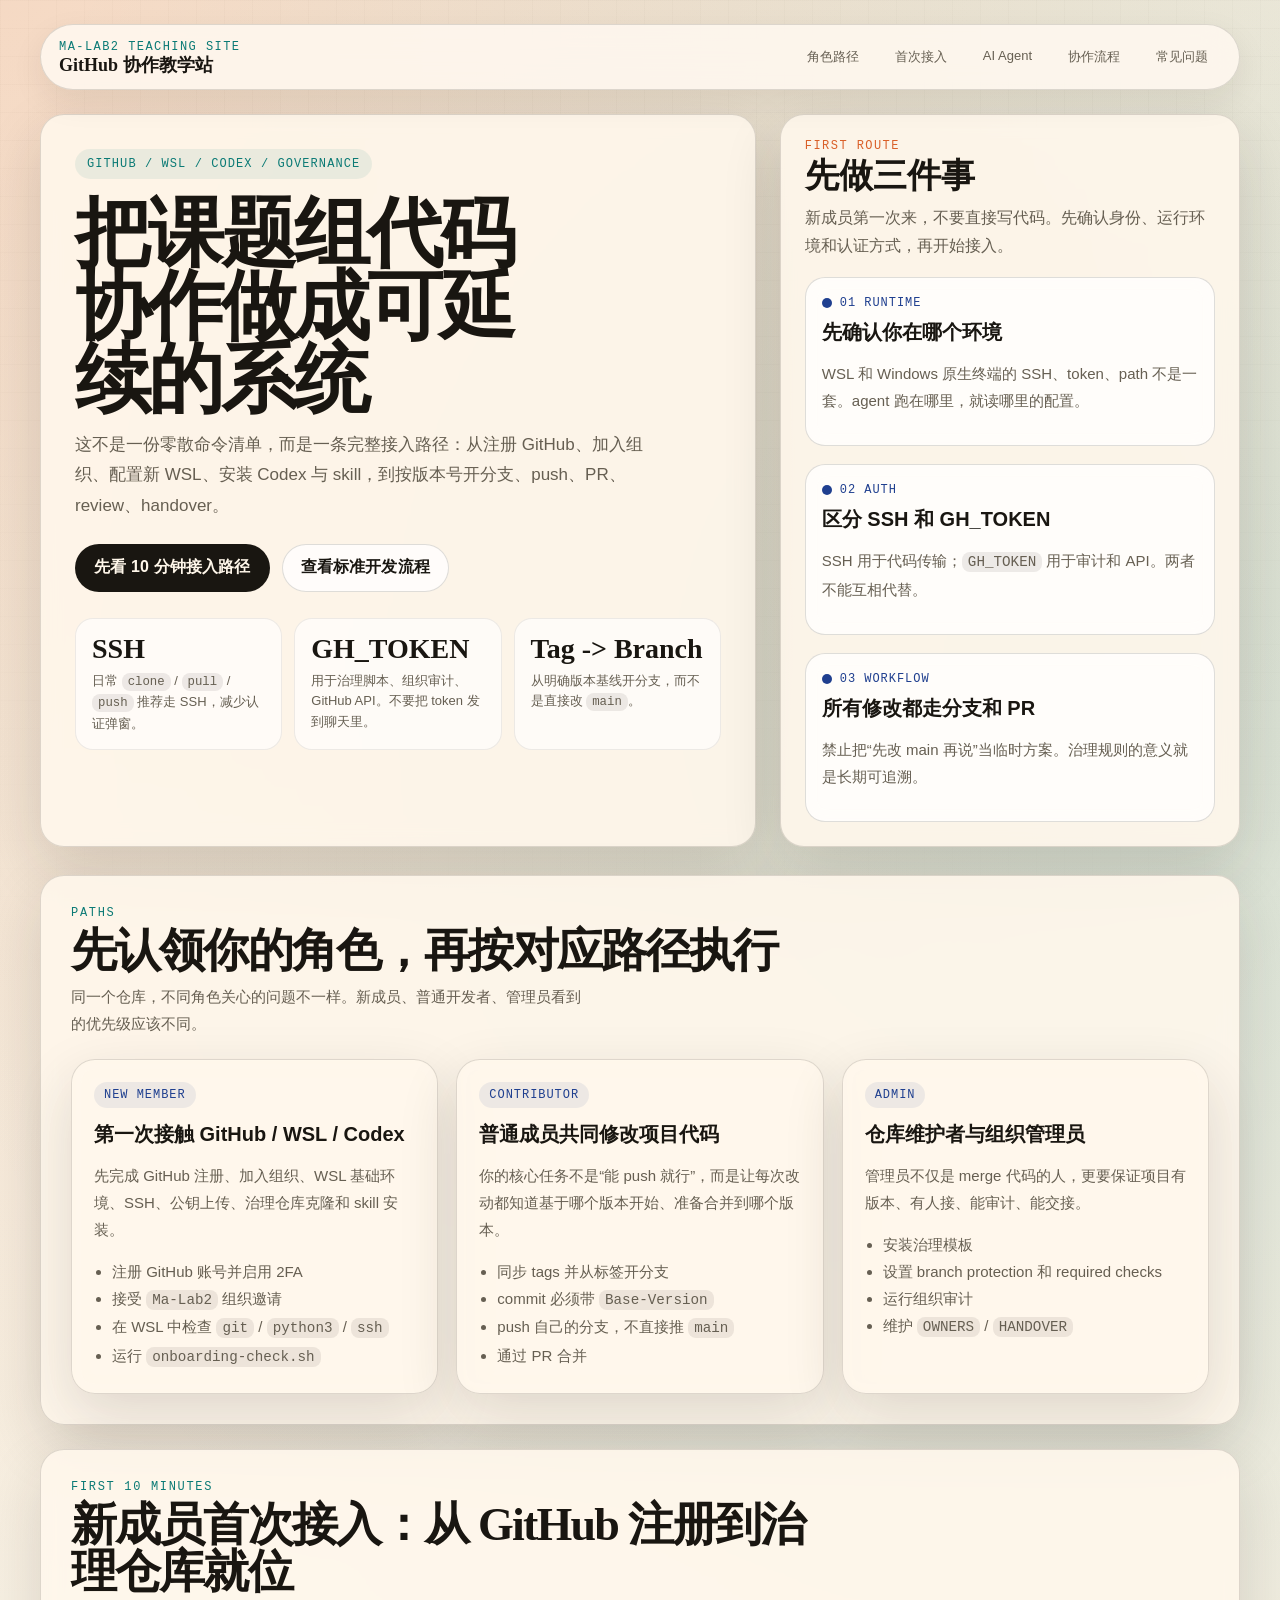
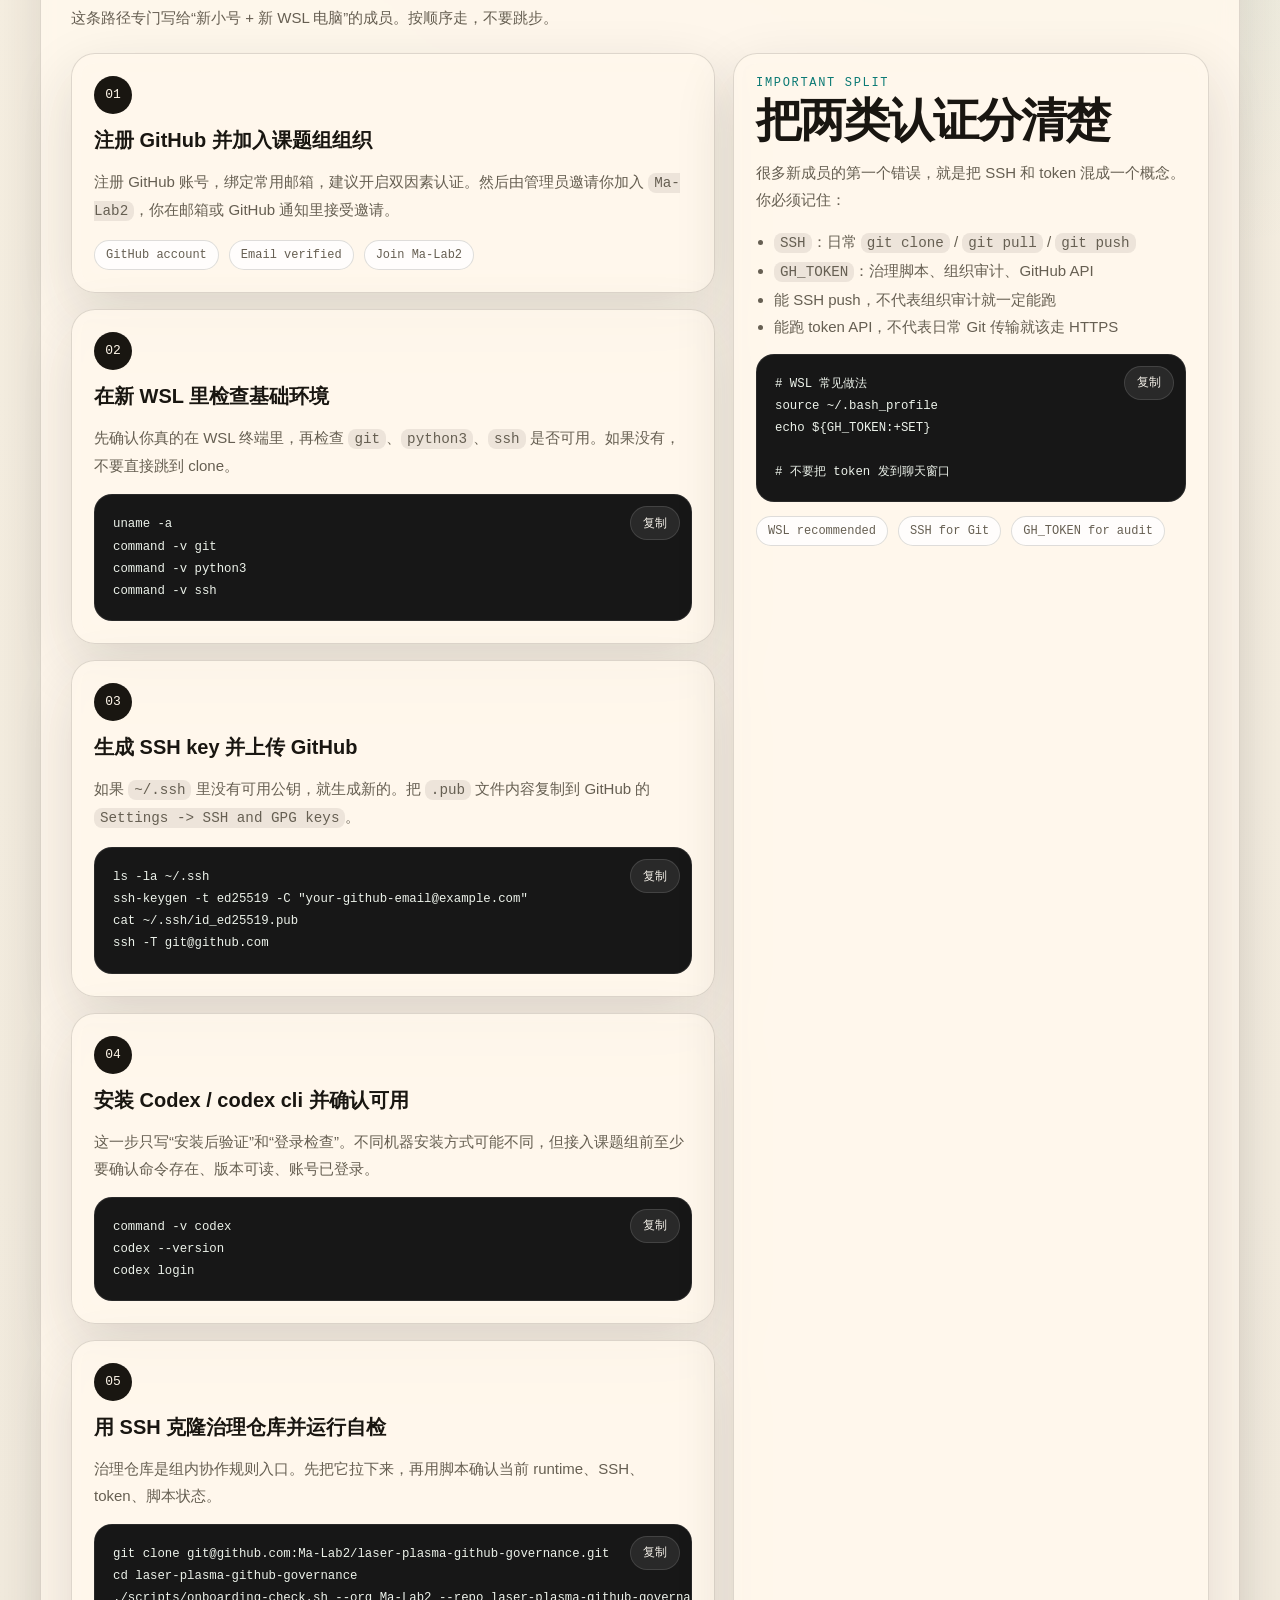
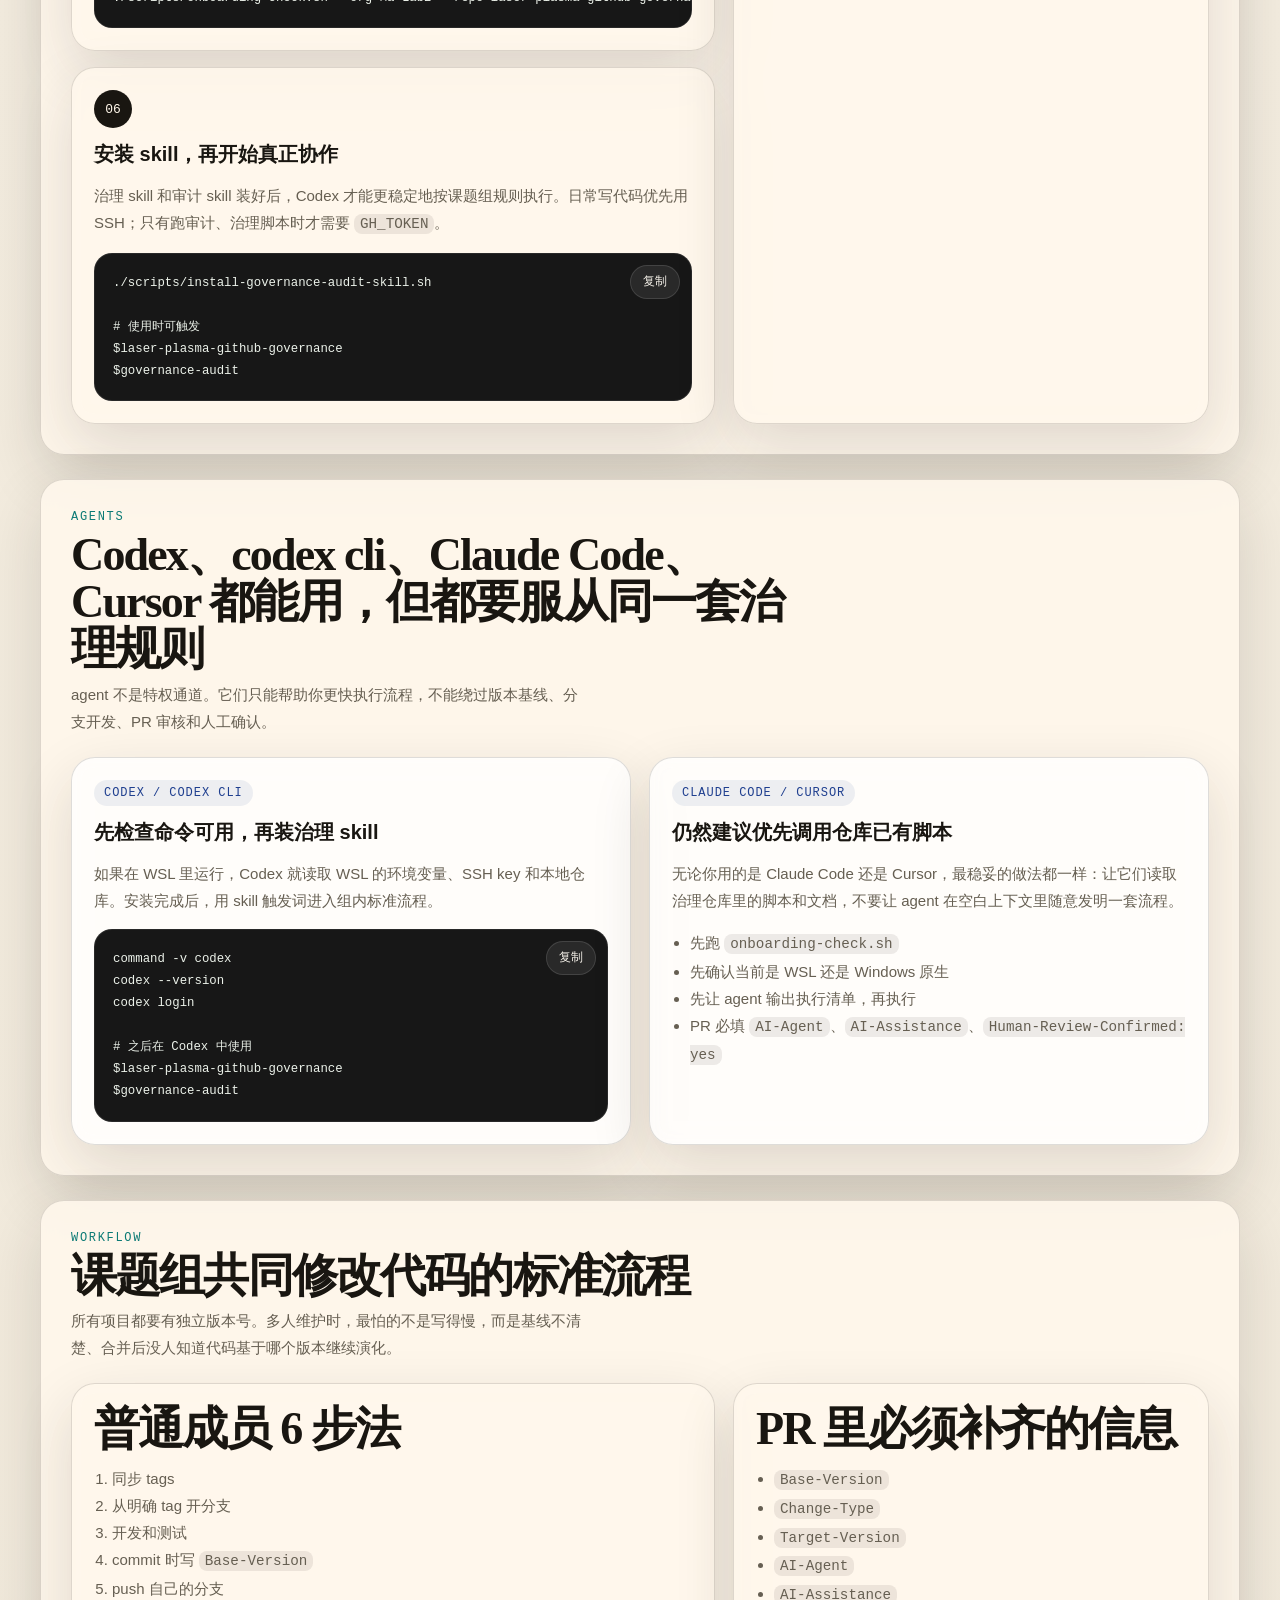
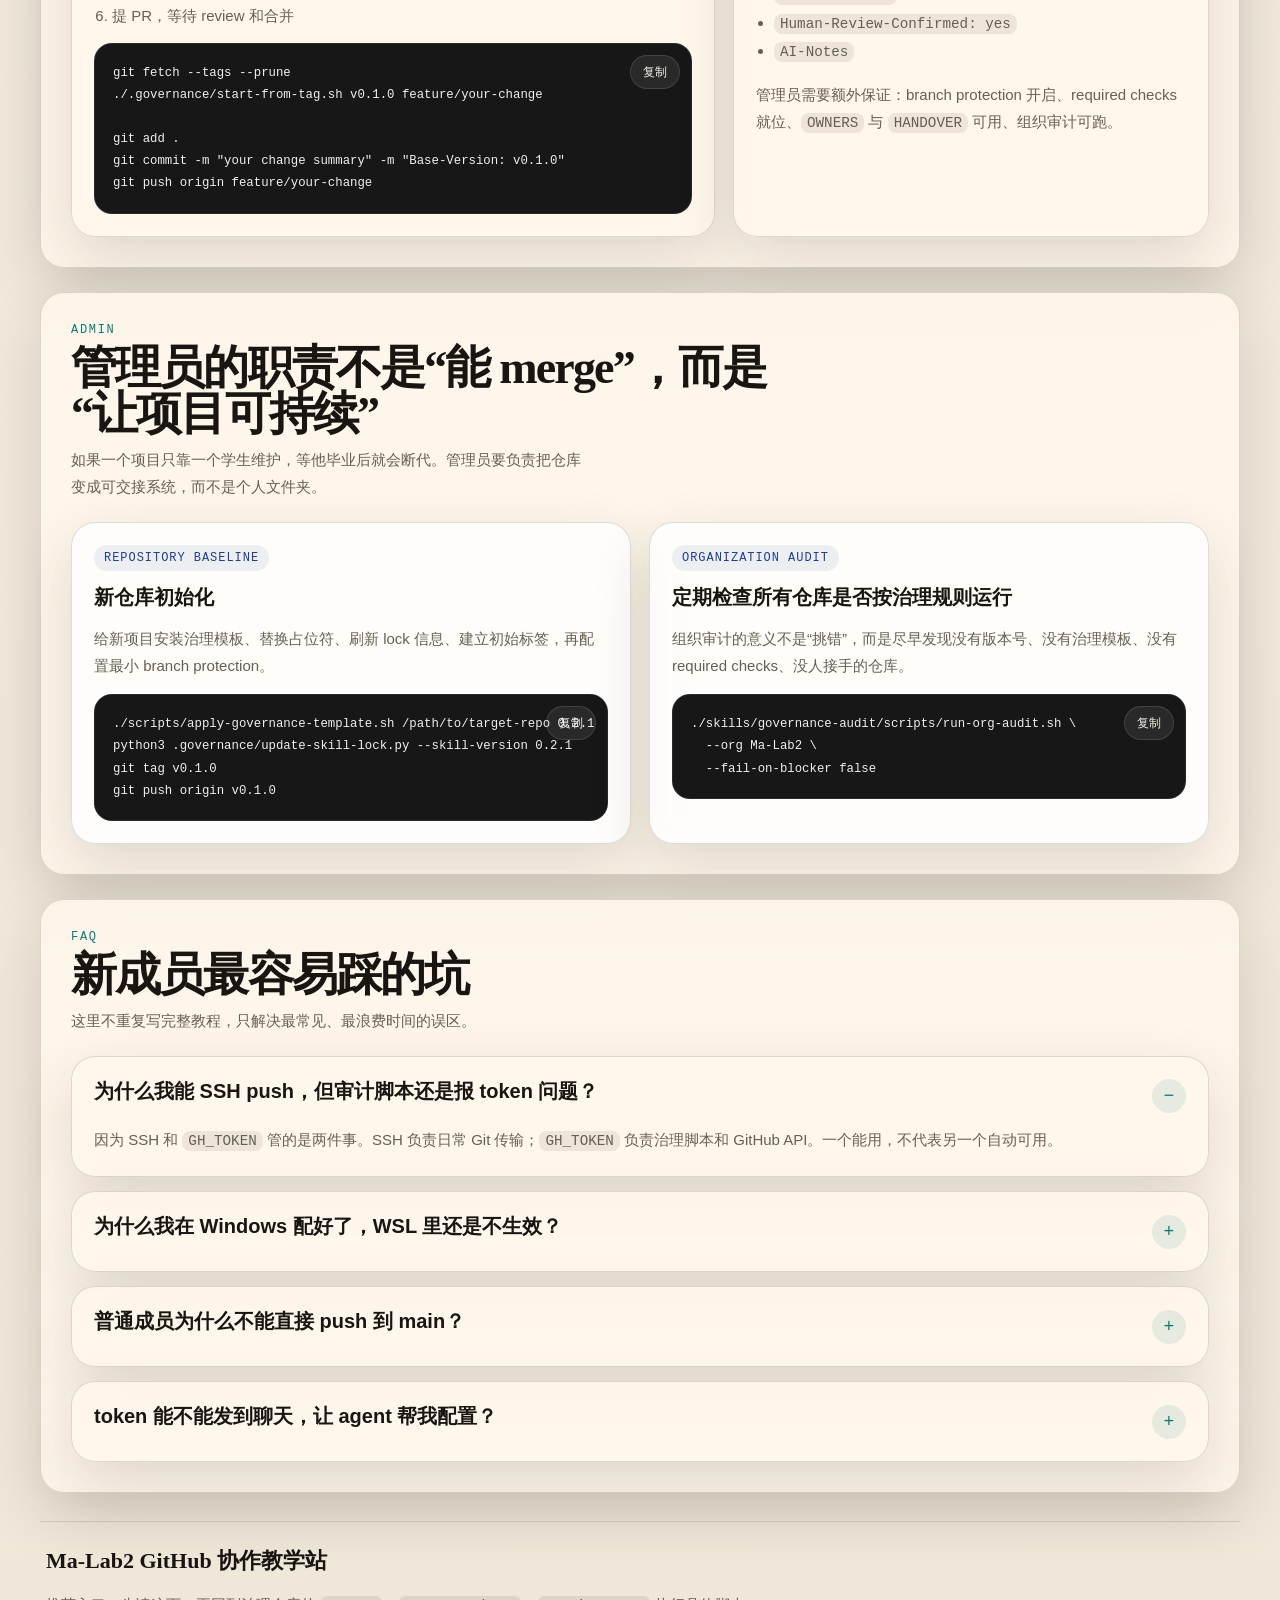
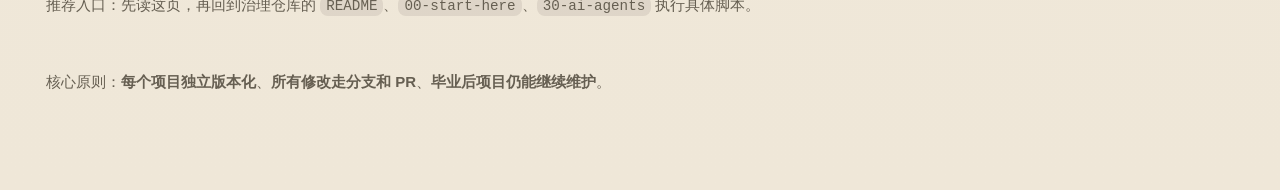
==== docs/site/index.html @ 5d2fe09a "Add teaching website for onboarding and AI setup" ====
<!DOCTYPE html>
<html lang="zh-CN">
<head>
  <meta charset="UTF-8">
  <meta name="viewport" content="width=device-width, initial-scale=1.0">
  <title>Ma-Lab2 GitHub 协作教学站</title>
  <meta name="description" content="Ma-Lab2 课题组 GitHub 协作教学站：GitHub 注册、WSL 准备、SSH、Codex、治理 skill、分支开发与 PR 流程。">
  <style>
    :root {
      --bg: #f4efe4;
      --panel: rgba(255, 248, 236, 0.88);
      --panel-strong: #fff8ea;
      --ink: #191611;
      --muted: #665f52;
      --accent: #d95f28;
      --accent-2: #0b7a75;
      --accent-3: #1f3f8f;
      --line: rgba(25, 22, 17, 0.14);
      --shadow: 0 22px 60px rgba(34, 27, 18, 0.14);
      --radius: 24px;
      --radius-sm: 16px;
      --mono: "IBM Plex Mono", "SFMono-Regular", Consolas, "Liberation Mono", monospace;
      --serif: "Iowan Old Style", "Palatino Linotype", "Book Antiqua", Palatino, Georgia, serif;
      --sans: "Aptos", "Segoe UI Variable", "Segoe UI", "PingFang SC", "Microsoft YaHei", sans-serif;
    }

    * { box-sizing: border-box; }
    html { scroll-behavior: smooth; }
    body {
      margin: 0;
      font-family: var(--sans);
      color: var(--ink);
      background:
        radial-gradient(circle at top left, rgba(217, 95, 40, 0.18), transparent 24%),
        radial-gradient(circle at 85% 10%, rgba(11, 122, 117, 0.16), transparent 20%),
        linear-gradient(180deg, #fbf4e6 0%, #f3ecdf 48%, #efe7d8 100%);
      min-height: 100vh;
    }

    body::before {
      content: "";
      position: fixed;
      inset: 0;
      pointer-events: none;
      background-image:
        linear-gradient(rgba(25, 22, 17, 0.028) 1px, transparent 1px),
        linear-gradient(90deg, rgba(25, 22, 17, 0.028) 1px, transparent 1px);
      background-size: 28px 28px;
      mask-image: linear-gradient(180deg, rgba(0,0,0,0.58), rgba(0,0,0,0.12));
    }

    a { color: inherit; }

    .shell {
      width: min(1200px, calc(100vw - 32px));
      margin: 0 auto;
      padding: 24px 0 80px;
      position: relative;
      z-index: 1;
    }

    .topbar {
      position: sticky;
      top: 14px;
      z-index: 20;
      display: flex;
      align-items: center;
      justify-content: space-between;
      gap: 18px;
      padding: 14px 18px;
      margin-bottom: 24px;
      border: 1px solid var(--line);
      border-radius: 999px;
      background: rgba(255, 249, 240, 0.86);
      backdrop-filter: blur(16px);
      box-shadow: 0 12px 32px rgba(37, 28, 19, 0.08);
    }

    .brand {
      display: flex;
      flex-direction: column;
      gap: 2px;
      min-width: 0;
    }

    .brand-kicker {
      font-family: var(--mono);
      font-size: 12px;
      letter-spacing: 0.12em;
      text-transform: uppercase;
      color: var(--accent-2);
    }

    .brand-title {
      font-family: var(--serif);
      font-size: 18px;
      font-weight: 700;
      line-height: 1;
    }

    .nav {
      display: flex;
      flex-wrap: wrap;
      justify-content: flex-end;
      gap: 10px;
      font-size: 13px;
    }

    .nav a {
      text-decoration: none;
      padding: 8px 12px;
      border-radius: 999px;
      border: 1px solid transparent;
      color: var(--muted);
      transition: 180ms ease;
    }

    .nav a:hover {
      border-color: var(--line);
      color: var(--ink);
      background: rgba(255,255,255,0.7);
    }

    .hero {
      display: grid;
      grid-template-columns: minmax(0, 1.4fr) minmax(320px, 0.9fr);
      gap: 24px;
      align-items: stretch;
      margin-bottom: 28px;
    }

    .hero-main,
    .hero-side,
    .panel,
    .code-panel,
    .faq-item,
    .timeline-card,
    .quick-card,
    .route-card,
    .check-card {
      border: 1px solid var(--line);
      border-radius: var(--radius);
      background: var(--panel);
      backdrop-filter: blur(10px);
      box-shadow: var(--shadow);
    }

    .hero-main {
      padding: 34px;
      position: relative;
      overflow: hidden;
    }

    .hero-main::after {
      content: "COLLABORATION / VERSION / HANDOVER";
      position: absolute;
      right: -28px;
      top: 26px;
      font-family: var(--mono);
      font-size: 11px;
      letter-spacing: 0.28em;
      color: rgba(25, 22, 17, 0.18);
      transform: rotate(90deg);
      transform-origin: top right;
    }

    .eyebrow {
      display: inline-flex;
      align-items: center;
      gap: 10px;
      padding: 8px 12px;
      border-radius: 999px;
      background: rgba(11, 122, 117, 0.08);
      color: var(--accent-2);
      font-family: var(--mono);
      font-size: 12px;
      letter-spacing: 0.09em;
      text-transform: uppercase;
    }

    .hero h1 {
      margin: 18px 0 14px;
      font-family: var(--serif);
      font-size: clamp(40px, 6vw, 76px);
      line-height: 0.96;
      letter-spacing: -0.04em;
      max-width: 12ch;
    }

    .hero-lead {
      margin: 0 0 22px;
      max-width: 62ch;
      font-size: 17px;
      line-height: 1.8;
      color: var(--muted);
    }

    .hero-actions {
      display: flex;
      flex-wrap: wrap;
      gap: 12px;
      margin-bottom: 22px;
    }

    .button {
      display: inline-flex;
      align-items: center;
      justify-content: center;
      gap: 10px;
      min-height: 48px;
      padding: 0 18px;
      border-radius: 999px;
      text-decoration: none;
      font-weight: 700;
      letter-spacing: 0.01em;
      border: 1px solid transparent;
      transition: transform 180ms ease, box-shadow 180ms ease, background 180ms ease;
    }

    .button:hover {
      transform: translateY(-1px);
      box-shadow: 0 12px 24px rgba(0,0,0,0.08);
    }

    .button-primary {
      background: var(--ink);
      color: #fff7ea;
    }

    .button-secondary {
      background: rgba(255,255,255,0.76);
      border-color: var(--line);
    }

    .hero-points {
      display: grid;
      grid-template-columns: repeat(3, minmax(0, 1fr));
      gap: 12px;
      margin-top: 26px;
    }

    .metric {
      padding: 14px 16px;
      border-radius: 18px;
      background: rgba(255,255,255,0.66);
      border: 1px solid rgba(25,22,17,0.08);
    }

    .metric strong {
      display: block;
      font-family: var(--serif);
      font-size: 28px;
      margin-bottom: 6px;
    }

    .metric span {
      font-size: 13px;
      color: var(--muted);
      line-height: 1.6;
    }

    .hero-side {
      padding: 24px;
      display: flex;
      flex-direction: column;
      gap: 16px;
    }

    .side-kicker {
      font-family: var(--mono);
      font-size: 12px;
      letter-spacing: 0.12em;
      text-transform: uppercase;
      color: var(--accent);
    }

    .check-grid,
    .route-grid,
    .quick-grid,
    .section-grid {
      display: grid;
      gap: 18px;
    }

    .check-card {
      padding: 16px;
      border-radius: 20px;
      background: rgba(255,255,255,0.74);
      box-shadow: none;
    }

    .status {
      display: inline-flex;
      align-items: center;
      gap: 8px;
      font-family: var(--mono);
      font-size: 12px;
      letter-spacing: 0.08em;
      text-transform: uppercase;
      color: var(--accent-3);
      margin-bottom: 10px;
    }

    .status::before {
      content: "";
      width: 10px;
      height: 10px;
      border-radius: 999px;
      background: currentColor;
    }

    .check-card h3,
    .route-card h3,
    .quick-card h3,
    .timeline-card h3,
    .panel h2,
    .code-panel h2,
    .faq-item h3 {
      margin: 0 0 10px;
      font-size: 20px;
      line-height: 1.25;
    }

    .check-card p,
    .route-card p,
    .quick-card p,
    .timeline-card p,
    .panel p,
    .panel li,
    .code-panel p,
    .faq-answer,
    .site-footer p {
      color: var(--muted);
      line-height: 1.8;
      font-size: 15px;
    }

    .section {
      margin-top: 24px;
      padding: 30px;
      position: relative;
    }

    .section-header {
      display: flex;
      flex-wrap: wrap;
      align-items: flex-end;
      justify-content: space-between;
      gap: 16px;
      margin-bottom: 22px;
    }

    .section-title {
      max-width: 740px;
    }

    .section-index {
      font-family: var(--mono);
      font-size: 12px;
      letter-spacing: 0.14em;
      text-transform: uppercase;
      color: var(--accent-2);
      margin-bottom: 8px;
    }

    .section h2 {
      margin: 0 0 8px;
      font-family: var(--serif);
      font-size: clamp(28px, 4vw, 46px);
      line-height: 1.02;
      letter-spacing: -0.04em;
    }

    .section-subtitle {
      max-width: 62ch;
      margin: 0;
      color: var(--muted);
      line-height: 1.8;
      font-size: 16px;
    }

    .route-grid {
      grid-template-columns: repeat(3, minmax(0, 1fr));
    }

    .route-card,
    .quick-card,
    .timeline-card,
    .code-panel,
    .faq-item {
      padding: 22px;
    }

    .route-meta,
    .quick-tag {
      display: inline-block;
      padding: 6px 10px;
      border-radius: 999px;
      background: rgba(31, 63, 143, 0.08);
      color: var(--accent-3);
      font-family: var(--mono);
      font-size: 12px;
      letter-spacing: 0.08em;
      text-transform: uppercase;
      margin-bottom: 14px;
    }

    .route-card ul,
    .panel ul,
    .panel ol {
      margin: 12px 0 0;
      padding-left: 18px;
    }

    .split {
      display: grid;
      grid-template-columns: minmax(0, 1.15fr) minmax(300px, 0.85fr);
      gap: 18px;
    }

    .timeline {
      display: grid;
      gap: 16px;
    }

    .timeline-card {
      position: relative;
      overflow: hidden;
    }

    .timeline-step {
      display: inline-flex;
      align-items: center;
      justify-content: center;
      width: 38px;
      height: 38px;
      border-radius: 50%;
      background: var(--ink);
      color: #fff7ea;
      font-family: var(--mono);
      font-size: 13px;
      margin-bottom: 14px;
    }

    .code-wrap {
      position: relative;
      margin-top: 14px;
    }

    pre {
      margin: 0;
      padding: 18px 18px 18px;
      overflow-x: auto;
      border-radius: 18px;
      background: #171717;
      color: #ecf2ea;
      border: 1px solid rgba(255,255,255,0.08);
      font-family: var(--mono);
      font-size: 13px;
      line-height: 1.7;
    }

    code {
      font-family: var(--mono);
      font-size: 0.95em;
      background: rgba(25, 22, 17, 0.08);
      padding: 2px 6px;
      border-radius: 8px;
    }

    pre code {
      background: none;
      padding: 0;
      border-radius: 0;
    }

    .copy-button {
      position: absolute;
      top: 12px;
      right: 12px;
      border: 1px solid rgba(255,255,255,0.12);
      background: rgba(255,255,255,0.08);
      color: #f4f0e8;
      border-radius: 999px;
      min-height: 34px;
      padding: 0 12px;
      font-family: var(--mono);
      font-size: 12px;
      cursor: pointer;
    }

    .quick-grid {
      grid-template-columns: repeat(2, minmax(0, 1fr));
    }

    .quick-card {
      background: rgba(255, 255, 255, 0.76);
    }

    .badge-line {
      display: flex;
      flex-wrap: wrap;
      gap: 10px;
      margin-top: 14px;
    }

    .badge {
      padding: 7px 11px;
      border-radius: 999px;
      border: 1px solid var(--line);
      background: rgba(255,255,255,0.82);
      font-family: var(--mono);
      font-size: 12px;
      color: var(--muted);
    }

    .faq-list {
      display: grid;
      gap: 14px;
    }

    .faq-trigger {
      width: 100%;
      display: flex;
      align-items: center;
      justify-content: space-between;
      gap: 18px;
      padding: 0;
      background: none;
      border: none;
      text-align: left;
      cursor: pointer;
      color: inherit;
    }

    .faq-icon {
      width: 34px;
      height: 34px;
      border-radius: 50%;
      display: inline-flex;
      align-items: center;
      justify-content: center;
      background: rgba(11, 122, 117, 0.1);
      color: var(--accent-2);
      font-family: var(--mono);
      font-size: 18px;
      flex: 0 0 auto;
    }

    .faq-answer {
      max-height: 0;
      overflow: hidden;
      transition: max-height 240ms ease;
      padding-right: 52px;
    }

    .faq-item.open .faq-answer {
      max-height: 320px;
      margin-top: 12px;
    }

    .site-footer {
      display: flex;
      flex-wrap: wrap;
      justify-content: space-between;
      gap: 18px;
      margin-top: 28px;
      padding: 24px 6px 0;
      border-top: 1px solid rgba(25,22,17,0.12);
    }

    .footer-title {
      font-family: var(--serif);
      font-size: 22px;
      margin: 0 0 6px;
    }

    @media (max-width: 1040px) {
      .hero,
      .split,
      .route-grid,
      .quick-grid {
        grid-template-columns: 1fr;
      }

      .hero-points {
        grid-template-columns: 1fr;
      }
    }

    @media (max-width: 720px) {
      .shell {
        width: min(100vw - 18px, 100%);
        padding-top: 12px;
      }

      .topbar {
        border-radius: 24px;
        align-items: flex-start;
      }

      .nav {
        justify-content: flex-start;
      }

      .hero-main,
      .hero-side,
      .section,
      .code-panel,
      .route-card,
      .quick-card,
      .timeline-card,
      .faq-item {
        padding: 20px;
      }

      .hero h1 {
        font-size: clamp(34px, 12vw, 54px);
      }

      .section h2 {
        font-size: clamp(26px, 9vw, 38px);
      }

      .copy-button {
        position: static;
        margin-top: 10px;
      }

      .faq-answer {
        padding-right: 0;
      }
    }
  </style>
</head>
<body>
  <div class="shell">
    <header class="topbar">
      <div class="brand">
        <span class="brand-kicker">Ma-Lab2 Teaching Site</span>
        <span class="brand-title">GitHub 协作教学站</span>
      </div>
      <nav class="nav">
        <a href="#routes">角色路径</a>
        <a href="#join">首次接入</a>
        <a href="#agents">AI Agent</a>
        <a href="#workflow">协作流程</a>
        <a href="#faq">常见问题</a>
      </nav>
    </header>

    <section class="hero" id="top">
      <div class="hero-main">
        <span class="eyebrow">GitHub / WSL / Codex / Governance</span>
        <h1>把课题组代码协作做成可延续的系统</h1>
        <p class="hero-lead">
          这不是一份零散命令清单，而是一条完整接入路径：从注册 GitHub、加入组织、配置新 WSL、安装 Codex 与 skill，到按版本号开分支、push、PR、review、handover。
        </p>
        <div class="hero-actions">
          <a class="button button-primary" href="#join">先看 10 分钟接入路径</a>
          <a class="button button-secondary" href="#workflow">查看标准开发流程</a>
        </div>
        <div class="hero-points">
          <div class="metric">
            <strong>SSH</strong>
            <span>日常 <code>clone</code> / <code>pull</code> / <code>push</code> 推荐走 SSH，减少认证弹窗。</span>
          </div>
          <div class="metric">
            <strong>GH_TOKEN</strong>
            <span>用于治理脚本、组织审计、GitHub API。不要把 token 发到聊天里。</span>
          </div>
          <div class="metric">
            <strong>Tag -&gt; Branch</strong>
            <span>从明确版本基线开分支，而不是直接改 <code>main</code>。</span>
          </div>
        </div>
      </div>
      <aside class="hero-side">
        <div>
          <div class="side-kicker">first route</div>
          <h2 style="margin: 6px 0 10px; font-family: var(--serif); font-size: 34px; line-height: 1.02;">先做三件事</h2>
          <p style="margin: 0; color: var(--muted); line-height: 1.8;">新成员第一次来，不要直接写代码。先确认身份、运行环境和认证方式，再开始接入。</p>
        </div>
        <div class="check-grid">
          <div class="check-card">
            <div class="status">01 Runtime</div>
            <h3>先确认你在哪个环境</h3>
            <p>WSL 和 Windows 原生终端的 SSH、token、path 不是一套。agent 跑在哪里，就读哪里的配置。</p>
          </div>
          <div class="check-card">
            <div class="status">02 Auth</div>
            <h3>区分 SSH 和 GH_TOKEN</h3>
            <p>SSH 用于代码传输；<code>GH_TOKEN</code> 用于审计和 API。两者不能互相代替。</p>
          </div>
          <div class="check-card">
            <div class="status">03 Workflow</div>
            <h3>所有修改都走分支和 PR</h3>
            <p>禁止把“先改 main 再说”当临时方案。治理规则的意义就是长期可追溯。</p>
          </div>
        </div>
      </aside>
    </section>

    <section class="panel section" id="routes">
      <div class="section-header">
        <div class="section-title">
          <div class="section-index">Paths</div>
          <h2>先认领你的角色，再按对应路径执行</h2>
          <p class="section-subtitle">同一个仓库，不同角色关心的问题不一样。新成员、普通开发者、管理员看到的优先级应该不同。</p>
        </div>
      </div>
      <div class="route-grid">
        <article class="route-card">
          <span class="route-meta">New Member</span>
          <h3>第一次接触 GitHub / WSL / Codex</h3>
          <p>先完成 GitHub 注册、加入组织、WSL 基础环境、SSH、公钥上传、治理仓库克隆和 skill 安装。</p>
          <ul>
            <li>注册 GitHub 账号并启用 2FA</li>
            <li>接受 <code>Ma-Lab2</code> 组织邀请</li>
            <li>在 WSL 中检查 <code>git</code> / <code>python3</code> / <code>ssh</code></li>
            <li>运行 <code>onboarding-check.sh</code></li>
          </ul>
        </article>
        <article class="route-card">
          <span class="route-meta">Contributor</span>
          <h3>普通成员共同修改项目代码</h3>
          <p>你的核心任务不是“能 push 就行”，而是让每次改动都知道基于哪个版本开始、准备合并到哪个版本。</p>
          <ul>
            <li>同步 tags 并从标签开分支</li>
            <li>commit 必须带 <code>Base-Version</code></li>
            <li>push 自己的分支，不直接推 <code>main</code></li>
            <li>通过 PR 合并</li>
          </ul>
        </article>
        <article class="route-card">
          <span class="route-meta">Admin</span>
          <h3>仓库维护者与组织管理员</h3>
          <p>管理员不仅是 merge 代码的人，更要保证项目有版本、有人接、能审计、能交接。</p>
          <ul>
            <li>安装治理模板</li>
            <li>设置 branch protection 和 required checks</li>
            <li>运行组织审计</li>
            <li>维护 <code>OWNERS</code> / <code>HANDOVER</code></li>
          </ul>
        </article>
      </div>
    </section>

    <section class="panel section" id="join">
      <div class="section-header">
        <div class="section-title">
          <div class="section-index">First 10 Minutes</div>
          <h2>新成员首次接入：从 GitHub 注册到治理仓库就位</h2>
          <p class="section-subtitle">这条路径专门写给“新小号 + 新 WSL 电脑”的成员。按顺序走，不要跳步。</p>
        </div>
      </div>
      <div class="split">
        <div class="timeline">
          <article class="timeline-card">
            <div class="timeline-step">01</div>
            <h3>注册 GitHub 并加入课题组组织</h3>
            <p>注册 GitHub 账号，绑定常用邮箱，建议开启双因素认证。然后由管理员邀请你加入 <code>Ma-Lab2</code>，你在邮箱或 GitHub 通知里接受邀请。</p>
            <div class="badge-line">
              <span class="badge">GitHub account</span>
              <span class="badge">Email verified</span>
              <span class="badge">Join Ma-Lab2</span>
            </div>
          </article>
          <article class="timeline-card">
            <div class="timeline-step">02</div>
            <h3>在新 WSL 里检查基础环境</h3>
            <p>先确认你真的在 WSL 终端里，再检查 <code>git</code>、<code>python3</code>、<code>ssh</code> 是否可用。如果没有，不要直接跳到 clone。</p>
            <div class="code-wrap">
              <button class="copy-button" data-copy-target="wsl-check">复制</button>
              <pre id="wsl-check"><code>uname -a
command -v git
command -v python3
command -v ssh</code></pre>
            </div>
          </article>
          <article class="timeline-card">
            <div class="timeline-step">03</div>
            <h3>生成 SSH key 并上传 GitHub</h3>
            <p>如果 <code>~/.ssh</code> 里没有可用公钥，就生成新的。把 <code>.pub</code> 文件内容复制到 GitHub 的 <code>Settings -&gt; SSH and GPG keys</code>。</p>
            <div class="code-wrap">
              <button class="copy-button" data-copy-target="ssh-setup">复制</button>
              <pre id="ssh-setup"><code>ls -la ~/.ssh
ssh-keygen -t ed25519 -C "your-github-email@example.com"
cat ~/.ssh/id_ed25519.pub
ssh -T git@github.com</code></pre>
            </div>
          </article>
          <article class="timeline-card">
            <div class="timeline-step">04</div>
            <h3>安装 Codex / codex cli 并确认可用</h3>
            <p>这一步只写“安装后验证”和“登录检查”。不同机器安装方式可能不同，但接入课题组前至少要确认命令存在、版本可读、账号已登录。</p>
            <div class="code-wrap">
              <button class="copy-button" data-copy-target="codex-check">复制</button>
              <pre id="codex-check"><code>command -v codex
codex --version
codex login</code></pre>
            </div>
          </article>
          <article class="timeline-card">
            <div class="timeline-step">05</div>
            <h3>用 SSH 克隆治理仓库并运行自检</h3>
            <p>治理仓库是组内协作规则入口。先把它拉下来，再用脚本确认当前 runtime、SSH、token、脚本状态。</p>
            <div class="code-wrap">
              <button class="copy-button" data-copy-target="clone-check">复制</button>
              <pre id="clone-check"><code>git clone git@github.com:Ma-Lab2/laser-plasma-github-governance.git
cd laser-plasma-github-governance
./scripts/onboarding-check.sh --org Ma-Lab2 --repo laser-plasma-github-governance</code></pre>
            </div>
          </article>
          <article class="timeline-card">
            <div class="timeline-step">06</div>
            <h3>安装 skill，再开始真正协作</h3>
            <p>治理 skill 和审计 skill 装好后，Codex 才能更稳定地按课题组规则执行。日常写代码优先用 SSH；只有跑审计、治理脚本时才需要 <code>GH_TOKEN</code>。</p>
            <div class="code-wrap">
              <button class="copy-button" data-copy-target="skill-install">复制</button>
              <pre id="skill-install"><code>./scripts/install-governance-audit-skill.sh

# 使用时可触发
$laser-plasma-github-governance
$governance-audit</code></pre>
            </div>
          </article>
        </div>
        <aside class="code-panel">
          <div class="section-index">Important Split</div>
          <h2>把两类认证分清楚</h2>
          <p>很多新成员的第一个错误，就是把 SSH 和 token 混成一个概念。你必须记住：</p>
          <ul>
            <li><code>SSH</code>：日常 <code>git clone</code> / <code>git pull</code> / <code>git push</code></li>
            <li><code>GH_TOKEN</code>：治理脚本、组织审计、GitHub API</li>
            <li>能 SSH push，不代表组织审计就一定能跑</li>
            <li>能跑 token API，不代表日常 Git 传输就该走 HTTPS</li>
          </ul>
          <div class="code-wrap">
            <button class="copy-button" data-copy-target="token-check">复制</button>
            <pre id="token-check"><code># WSL 常见做法
source ~/.bash_profile
echo ${GH_TOKEN:+SET}

# 不要把 token 发到聊天窗口</code></pre>
          </div>
          <div class="badge-line">
            <span class="badge">WSL recommended</span>
            <span class="badge">SSH for Git</span>
            <span class="badge">GH_TOKEN for audit</span>
          </div>
        </aside>
      </div>
    </section>

    <section class="panel section" id="agents">
      <div class="section-header">
        <div class="section-title">
          <div class="section-index">Agents</div>
          <h2>Codex、codex cli、Claude Code、Cursor 都能用，但都要服从同一套治理规则</h2>
          <p class="section-subtitle">agent 不是特权通道。它们只能帮助你更快执行流程，不能绕过版本基线、分支开发、PR 审核和人工确认。</p>
        </div>
      </div>
      <div class="quick-grid">
        <article class="quick-card">
          <span class="quick-tag">Codex / codex cli</span>
          <h3>先检查命令可用，再装治理 skill</h3>
          <p>如果在 WSL 里运行，Codex 就读取 WSL 的环境变量、SSH key 和本地仓库。安装完成后，用 skill 触发词进入组内标准流程。</p>
          <div class="code-wrap">
            <button class="copy-button" data-copy-target="codex-flow">复制</button>
            <pre id="codex-flow"><code>command -v codex
codex --version
codex login

# 之后在 Codex 中使用
$laser-plasma-github-governance
$governance-audit</code></pre>
          </div>
        </article>
        <article class="quick-card">
          <span class="quick-tag">Claude Code / Cursor</span>
          <h3>仍然建议优先调用仓库已有脚本</h3>
          <p>无论你用的是 Claude Code 还是 Cursor，最稳妥的做法都一样：让它们读取治理仓库里的脚本和文档，不要让 agent 在空白上下文里随意发明一套流程。</p>
          <ul>
            <li>先跑 <code>onboarding-check.sh</code></li>
            <li>先确认当前是 WSL 还是 Windows 原生</li>
            <li>先让 agent 输出执行清单，再执行</li>
            <li>PR 必填 <code>AI-Agent</code>、<code>AI-Assistance</code>、<code>Human-Review-Confirmed: yes</code></li>
          </ul>
        </article>
      </div>
    </section>

    <section class="panel section" id="workflow">
      <div class="section-header">
        <div class="section-title">
          <div class="section-index">Workflow</div>
          <h2>课题组共同修改代码的标准流程</h2>
          <p class="section-subtitle">所有项目都要有独立版本号。多人维护时，最怕的不是写得慢，而是基线不清楚、合并后没人知道代码基于哪个版本继续演化。</p>
        </div>
      </div>
      <div class="split">
        <div class="code-panel">
          <h2>普通成员 6 步法</h2>
          <ol>
            <li>同步 tags</li>
            <li>从明确 tag 开分支</li>
            <li>开发和测试</li>
            <li>commit 时写 <code>Base-Version</code></li>
            <li>push 自己的分支</li>
            <li>提 PR，等待 review 和合并</li>
          </ol>
          <div class="code-wrap">
            <button class="copy-button" data-copy-target="member-flow">复制</button>
            <pre id="member-flow"><code>git fetch --tags --prune
./.governance/start-from-tag.sh v0.1.0 feature/your-change

git add .
git commit -m "your change summary" -m "Base-Version: v0.1.0"
git push origin feature/your-change</code></pre>
          </div>
        </div>
        <div class="code-panel">
          <h2>PR 里必须补齐的信息</h2>
          <ul>
            <li><code>Base-Version</code></li>
            <li><code>Change-Type</code></li>
            <li><code>Target-Version</code></li>
            <li><code>AI-Agent</code></li>
            <li><code>AI-Assistance</code></li>
            <li><code>Human-Review-Confirmed: yes</code></li>
            <li><code>AI-Notes</code></li>
          </ul>
          <p>管理员需要额外保证：branch protection 开启、required checks 就位、<code>OWNERS</code> 与 <code>HANDOVER</code> 可用、组织审计可跑。</p>
        </div>
      </div>
    </section>

    <section class="panel section" id="admin">
      <div class="section-header">
        <div class="section-title">
          <div class="section-index">Admin</div>
          <h2>管理员的职责不是“能 merge”，而是“让项目可持续”</h2>
          <p class="section-subtitle">如果一个项目只靠一个学生维护，等他毕业后就会断代。管理员要负责把仓库变成可交接系统，而不是个人文件夹。</p>
        </div>
      </div>
      <div class="quick-grid">
        <article class="quick-card">
          <span class="quick-tag">Repository Baseline</span>
          <h3>新仓库初始化</h3>
          <p>给新项目安装治理模板、替换占位符、刷新 lock 信息、建立初始标签，再配置最小 branch protection。</p>
          <div class="code-wrap">
            <button class="copy-button" data-copy-target="admin-init">复制</button>
            <pre id="admin-init"><code>./scripts/apply-governance-template.sh /path/to/target-repo 0.2.1
python3 .governance/update-skill-lock.py --skill-version 0.2.1
git tag v0.1.0
git push origin v0.1.0</code></pre>
          </div>
        </article>
        <article class="quick-card">
          <span class="quick-tag">Organization Audit</span>
          <h3>定期检查所有仓库是否按治理规则运行</h3>
          <p>组织审计的意义不是“挑错”，而是尽早发现没有版本号、没有治理模板、没有 required checks、没人接手的仓库。</p>
          <div class="code-wrap">
            <button class="copy-button" data-copy-target="org-audit">复制</button>
            <pre id="org-audit"><code>./skills/governance-audit/scripts/run-org-audit.sh \
  --org Ma-Lab2 \
  --fail-on-blocker false</code></pre>
          </div>
        </article>
      </div>
    </section>

    <section class="panel section" id="faq">
      <div class="section-header">
        <div class="section-title">
          <div class="section-index">FAQ</div>
          <h2>新成员最容易踩的坑</h2>
          <p class="section-subtitle">这里不重复写完整教程，只解决最常见、最浪费时间的误区。</p>
        </div>
      </div>
      <div class="faq-list">
        <article class="faq-item open">
          <button class="faq-trigger" type="button">
            <h3>为什么我能 SSH push，但审计脚本还是报 token 问题？</h3>
            <span class="faq-icon">+</span>
          </button>
          <div class="faq-answer">
            因为 SSH 和 <code>GH_TOKEN</code> 管的是两件事。SSH 负责日常 Git 传输；<code>GH_TOKEN</code> 负责治理脚本和 GitHub API。一个能用，不代表另一个自动可用。
          </div>
        </article>
        <article class="faq-item">
          <button class="faq-trigger" type="button">
            <h3>为什么我在 Windows 配好了，WSL 里还是不生效？</h3>
            <span class="faq-icon">+</span>
          </button>
          <div class="faq-answer">
            因为 WSL 和 Windows 原生环境的 <code>~/.ssh</code>、环境变量和 agent 进程可能完全不同。切换环境后，重新验证 <code>echo ${GH_TOKEN:+SET}</code> 和 <code>ssh -T git@github.com</code>。
          </div>
        </article>
        <article class="faq-item">
          <button class="faq-trigger" type="button">
            <h3>普通成员为什么不能直接 push 到 main？</h3>
            <span class="faq-icon">+</span>
          </button>
          <div class="faq-answer">
            因为课题组需要保留清晰的版本基线、review 记录和交接链路。直接 push 到 <code>main</code> 会让多人协作很快失控。
          </div>
        </article>
        <article class="faq-item">
          <button class="faq-trigger" type="button">
            <h3>token 能不能发到聊天，让 agent 帮我配置？</h3>
            <span class="faq-icon">+</span>
          </button>
          <div class="faq-answer">
            不能。token 泄露后必须立即 revoke。正确做法是只在本机环境变量中配置，然后让 agent 检查“是否已设置”，不要把 token 明文发出去。
          </div>
        </article>
      </div>
    </section>

    <footer class="site-footer">
      <div>
        <h3 class="footer-title">Ma-Lab2 GitHub 协作教学站</h3>
        <p>推荐入口：先读这页，再回到治理仓库的 <code>README</code>、<code>00-start-here</code>、<code>30-ai-agents</code> 执行具体脚本。</p>
      </div>
      <div>
        <p>核心原则：<strong>每个项目独立版本化</strong>、<strong>所有修改走分支和 PR</strong>、<strong>毕业后项目仍能继续维护</strong>。</p>
      </div>
    </footer>
  </div>

  <script>
    document.querySelectorAll('.copy-button').forEach((button) => {
      button.addEventListener('click', async () => {
        const target = document.getElementById(button.dataset.copyTarget);
        if (!target) return;
        const text = target.innerText;
        try {
          await navigator.clipboard.writeText(text);
          const original = button.textContent;
          button.textContent = '已复制';
          window.setTimeout(() => {
            button.textContent = original;
          }, 1400);
        } catch (err) {
          button.textContent = '复制失败';
          window.setTimeout(() => {
            button.textContent = '复制';
          }, 1400);
        }
      });
    });

    document.querySelectorAll('.faq-item').forEach((item) => {
      const trigger = item.querySelector('.faq-trigger');
      const icon = item.querySelector('.faq-icon');
      trigger.addEventListener('click', () => {
        item.classList.toggle('open');
        icon.textContent = item.classList.contains('open') ? '−' : '+';
      });
      icon.textContent = item.classList.contains('open') ? '−' : '+';
    });
  </script>
</body>
</html>
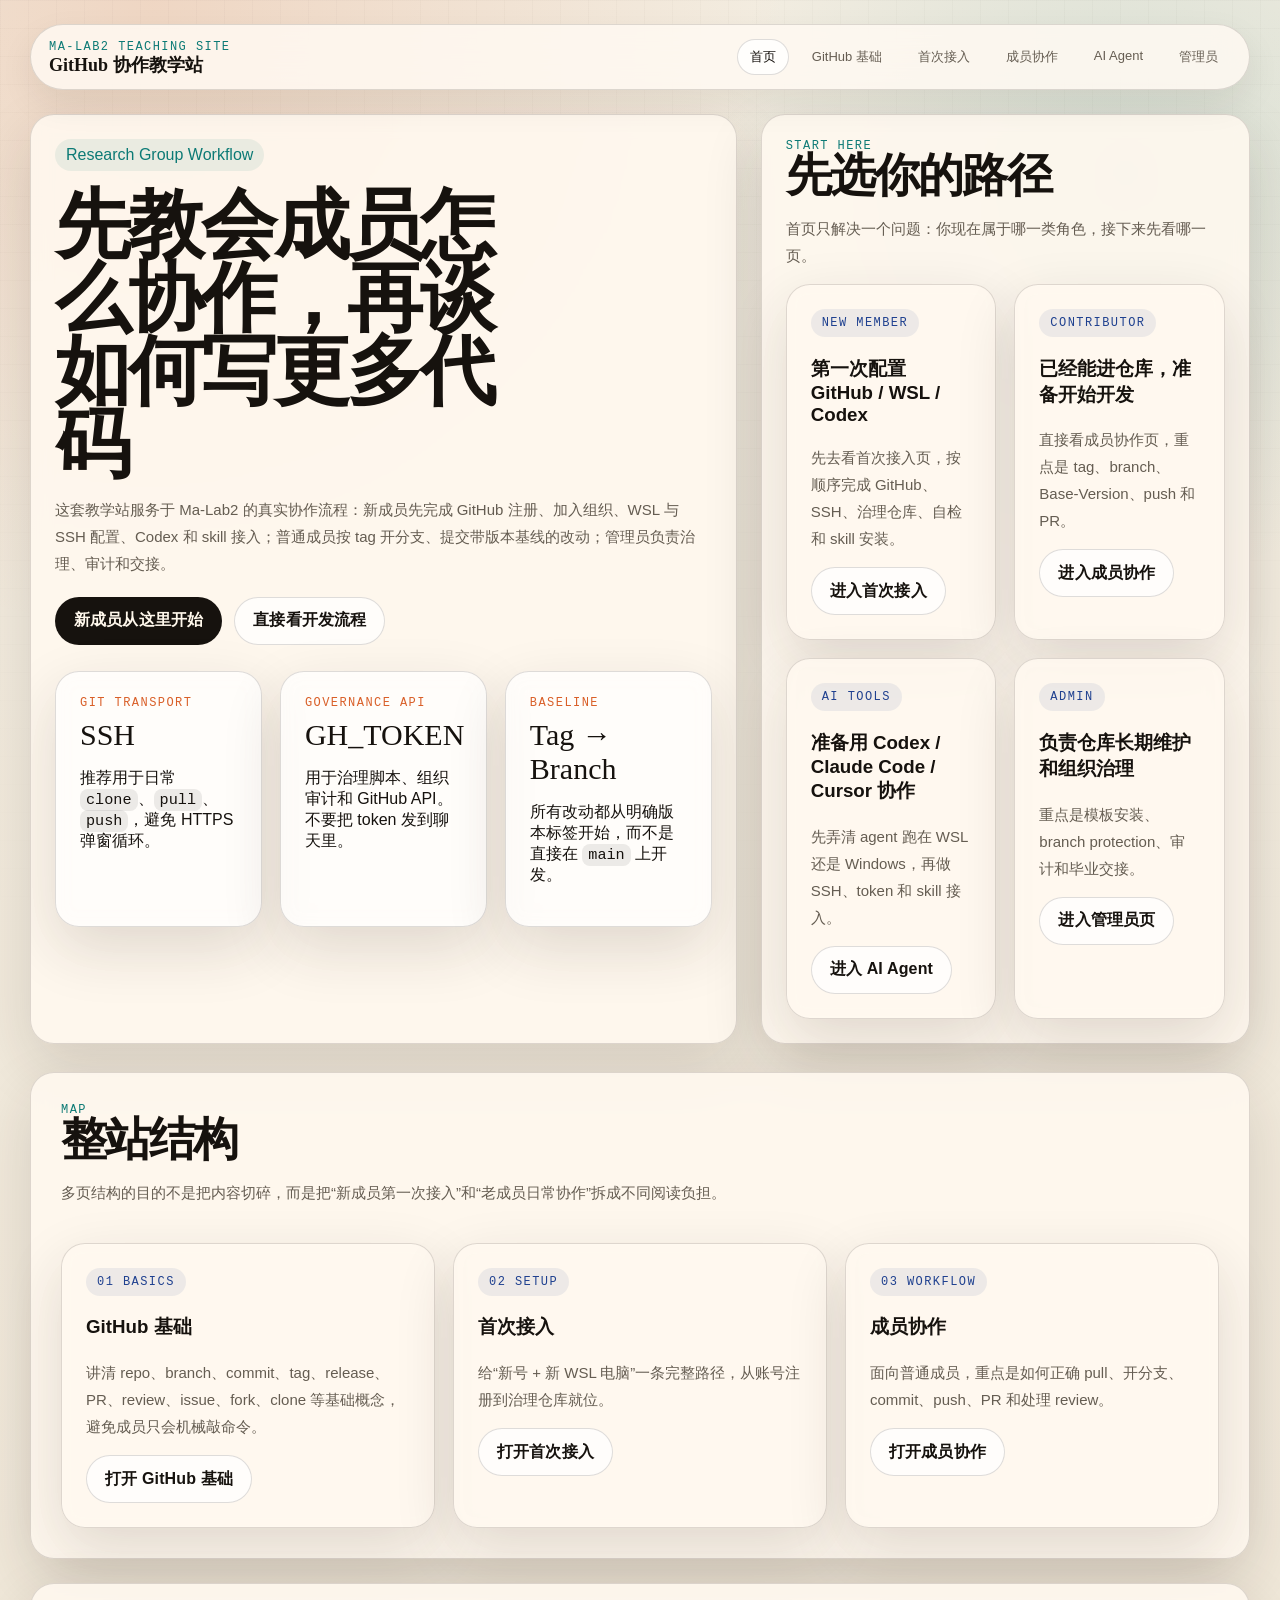
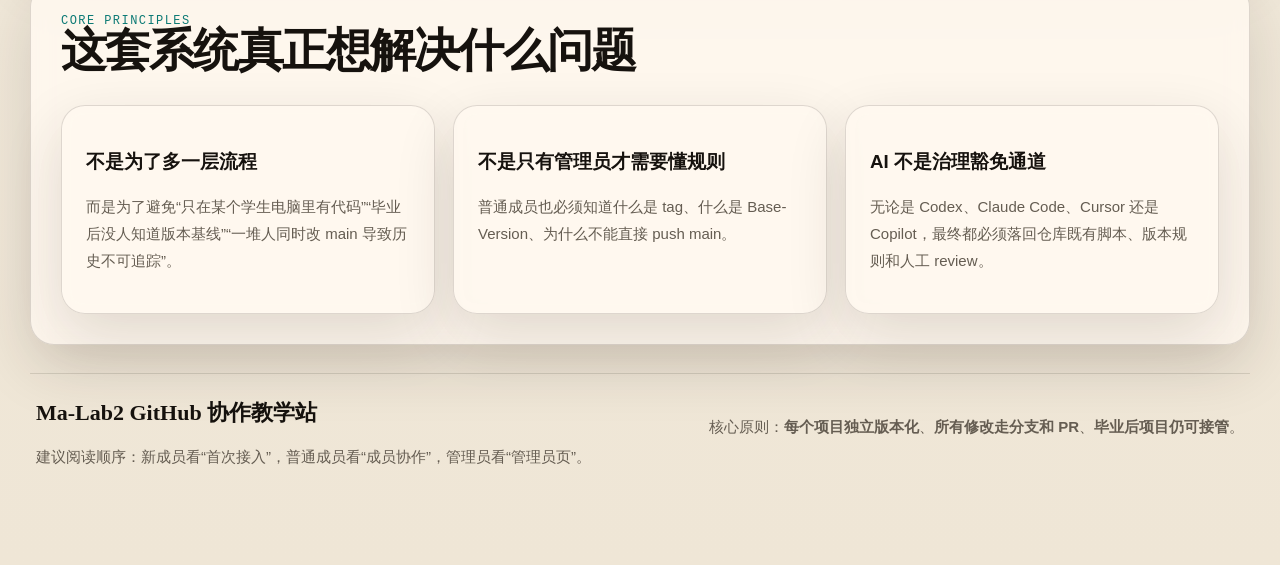
==== commit db6fad58: "Expand teaching site into multi-page guide" ====
--- a/docs/site/index.html
+++ b/docs/site/index.html
@@ -4,1063 +4,153 @@
   <meta charset="UTF-8">
   <meta name="viewport" content="width=device-width, initial-scale=1.0">
   <title>Ma-Lab2 GitHub 协作教学站</title>
-  <meta name="description" content="Ma-Lab2 课题组 GitHub 协作教学站：GitHub 注册、WSL 准备、SSH、Codex、治理 skill、分支开发与 PR 流程。">
-  <style>
-    :root {
-      --bg: #f4efe4;
-      --panel: rgba(255, 248, 236, 0.88);
-      --panel-strong: #fff8ea;
-      --ink: #191611;
-      --muted: #665f52;
-      --accent: #d95f28;
-      --accent-2: #0b7a75;
-      --accent-3: #1f3f8f;
-      --line: rgba(25, 22, 17, 0.14);
-      --shadow: 0 22px 60px rgba(34, 27, 18, 0.14);
-      --radius: 24px;
-      --radius-sm: 16px;
-      --mono: "IBM Plex Mono", "SFMono-Regular", Consolas, "Liberation Mono", monospace;
-      --serif: "Iowan Old Style", "Palatino Linotype", "Book Antiqua", Palatino, Georgia, serif;
-      --sans: "Aptos", "Segoe UI Variable", "Segoe UI", "PingFang SC", "Microsoft YaHei", sans-serif;
-    }
-
-    * { box-sizing: border-box; }
-    html { scroll-behavior: smooth; }
-    body {
-      margin: 0;
-      font-family: var(--sans);
-      color: var(--ink);
-      background:
-        radial-gradient(circle at top left, rgba(217, 95, 40, 0.18), transparent 24%),
-        radial-gradient(circle at 85% 10%, rgba(11, 122, 117, 0.16), transparent 20%),
-        linear-gradient(180deg, #fbf4e6 0%, #f3ecdf 48%, #efe7d8 100%);
-      min-height: 100vh;
-    }
-
-    body::before {
-      content: "";
-      position: fixed;
-      inset: 0;
-      pointer-events: none;
-      background-image:
-        linear-gradient(rgba(25, 22, 17, 0.028) 1px, transparent 1px),
-        linear-gradient(90deg, rgba(25, 22, 17, 0.028) 1px, transparent 1px);
-      background-size: 28px 28px;
-      mask-image: linear-gradient(180deg, rgba(0,0,0,0.58), rgba(0,0,0,0.12));
-    }
-
-    a { color: inherit; }
-
-    .shell {
-      width: min(1200px, calc(100vw - 32px));
-      margin: 0 auto;
-      padding: 24px 0 80px;
-      position: relative;
-      z-index: 1;
-    }
-
-    .topbar {
-      position: sticky;
-      top: 14px;
-      z-index: 20;
-      display: flex;
-      align-items: center;
-      justify-content: space-between;
-      gap: 18px;
-      padding: 14px 18px;
-      margin-bottom: 24px;
-      border: 1px solid var(--line);
-      border-radius: 999px;
-      background: rgba(255, 249, 240, 0.86);
-      backdrop-filter: blur(16px);
-      box-shadow: 0 12px 32px rgba(37, 28, 19, 0.08);
-    }
-
-    .brand {
-      display: flex;
-      flex-direction: column;
-      gap: 2px;
-      min-width: 0;
-    }
-
-    .brand-kicker {
-      font-family: var(--mono);
-      font-size: 12px;
-      letter-spacing: 0.12em;
-      text-transform: uppercase;
-      color: var(--accent-2);
-    }
-
-    .brand-title {
-      font-family: var(--serif);
-      font-size: 18px;
-      font-weight: 700;
-      line-height: 1;
-    }
-
-    .nav {
-      display: flex;
-      flex-wrap: wrap;
-      justify-content: flex-end;
-      gap: 10px;
-      font-size: 13px;
-    }
-
-    .nav a {
-      text-decoration: none;
-      padding: 8px 12px;
-      border-radius: 999px;
-      border: 1px solid transparent;
-      color: var(--muted);
-      transition: 180ms ease;
-    }
-
-    .nav a:hover {
-      border-color: var(--line);
-      color: var(--ink);
-      background: rgba(255,255,255,0.7);
-    }
-
-    .hero {
-      display: grid;
-      grid-template-columns: minmax(0, 1.4fr) minmax(320px, 0.9fr);
-      gap: 24px;
-      align-items: stretch;
-      margin-bottom: 28px;
-    }
-
-    .hero-main,
-    .hero-side,
-    .panel,
-    .code-panel,
-    .faq-item,
-    .timeline-card,
-    .quick-card,
-    .route-card,
-    .check-card {
-      border: 1px solid var(--line);
-      border-radius: var(--radius);
-      background: var(--panel);
-      backdrop-filter: blur(10px);
-      box-shadow: var(--shadow);
-    }
-
-    .hero-main {
-      padding: 34px;
-      position: relative;
-      overflow: hidden;
-    }
-
-    .hero-main::after {
-      content: "COLLABORATION / VERSION / HANDOVER";
-      position: absolute;
-      right: -28px;
-      top: 26px;
-      font-family: var(--mono);
-      font-size: 11px;
-      letter-spacing: 0.28em;
-      color: rgba(25, 22, 17, 0.18);
-      transform: rotate(90deg);
-      transform-origin: top right;
-    }
-
-    .eyebrow {
-      display: inline-flex;
-      align-items: center;
-      gap: 10px;
-      padding: 8px 12px;
-      border-radius: 999px;
-      background: rgba(11, 122, 117, 0.08);
-      color: var(--accent-2);
-      font-family: var(--mono);
-      font-size: 12px;
-      letter-spacing: 0.09em;
-      text-transform: uppercase;
-    }
-
-    .hero h1 {
-      margin: 18px 0 14px;
-      font-family: var(--serif);
-      font-size: clamp(40px, 6vw, 76px);
-      line-height: 0.96;
-      letter-spacing: -0.04em;
-      max-width: 12ch;
-    }
-
-    .hero-lead {
-      margin: 0 0 22px;
-      max-width: 62ch;
-      font-size: 17px;
-      line-height: 1.8;
-      color: var(--muted);
-    }
-
-    .hero-actions {
-      display: flex;
-      flex-wrap: wrap;
-      gap: 12px;
-      margin-bottom: 22px;
-    }
-
-    .button {
-      display: inline-flex;
-      align-items: center;
-      justify-content: center;
-      gap: 10px;
-      min-height: 48px;
-      padding: 0 18px;
-      border-radius: 999px;
-      text-decoration: none;
-      font-weight: 700;
-      letter-spacing: 0.01em;
-      border: 1px solid transparent;
-      transition: transform 180ms ease, box-shadow 180ms ease, background 180ms ease;
-    }
-
-    .button:hover {
-      transform: translateY(-1px);
-      box-shadow: 0 12px 24px rgba(0,0,0,0.08);
-    }
-
-    .button-primary {
-      background: var(--ink);
-      color: #fff7ea;
-    }
-
-    .button-secondary {
-      background: rgba(255,255,255,0.76);
-      border-color: var(--line);
-    }
-
-    .hero-points {
-      display: grid;
-      grid-template-columns: repeat(3, minmax(0, 1fr));
-      gap: 12px;
-      margin-top: 26px;
-    }
-
-    .metric {
-      padding: 14px 16px;
-      border-radius: 18px;
-      background: rgba(255,255,255,0.66);
-      border: 1px solid rgba(25,22,17,0.08);
-    }
-
-    .metric strong {
-      display: block;
-      font-family: var(--serif);
-      font-size: 28px;
-      margin-bottom: 6px;
-    }
-
-    .metric span {
-      font-size: 13px;
-      color: var(--muted);
-      line-height: 1.6;
-    }
-
-    .hero-side {
-      padding: 24px;
-      display: flex;
-      flex-direction: column;
-      gap: 16px;
-    }
-
-    .side-kicker {
-      font-family: var(--mono);
-      font-size: 12px;
-      letter-spacing: 0.12em;
-      text-transform: uppercase;
-      color: var(--accent);
-    }
-
-    .check-grid,
-    .route-grid,
-    .quick-grid,
-    .section-grid {
-      display: grid;
-      gap: 18px;
-    }
-
-    .check-card {
-      padding: 16px;
-      border-radius: 20px;
-      background: rgba(255,255,255,0.74);
-      box-shadow: none;
-    }
-
-    .status {
-      display: inline-flex;
-      align-items: center;
-      gap: 8px;
-      font-family: var(--mono);
-      font-size: 12px;
-      letter-spacing: 0.08em;
-      text-transform: uppercase;
-      color: var(--accent-3);
-      margin-bottom: 10px;
-    }
-
-    .status::before {
-      content: "";
-      width: 10px;
-      height: 10px;
-      border-radius: 999px;
-      background: currentColor;
-    }
-
-    .check-card h3,
-    .route-card h3,
-    .quick-card h3,
-    .timeline-card h3,
-    .panel h2,
-    .code-panel h2,
-    .faq-item h3 {
-      margin: 0 0 10px;
-      font-size: 20px;
-      line-height: 1.25;
-    }
-
-    .check-card p,
-    .route-card p,
-    .quick-card p,
-    .timeline-card p,
-    .panel p,
-    .panel li,
-    .code-panel p,
-    .faq-answer,
-    .site-footer p {
-      color: var(--muted);
-      line-height: 1.8;
-      font-size: 15px;
-    }
-
-    .section {
-      margin-top: 24px;
-      padding: 30px;
-      position: relative;
-    }
-
-    .section-header {
-      display: flex;
-      flex-wrap: wrap;
-      align-items: flex-end;
-      justify-content: space-between;
-      gap: 16px;
-      margin-bottom: 22px;
-    }
-
-    .section-title {
-      max-width: 740px;
-    }
-
-    .section-index {
-      font-family: var(--mono);
-      font-size: 12px;
-      letter-spacing: 0.14em;
-      text-transform: uppercase;
-      color: var(--accent-2);
-      margin-bottom: 8px;
-    }
-
-    .section h2 {
-      margin: 0 0 8px;
-      font-family: var(--serif);
-      font-size: clamp(28px, 4vw, 46px);
-      line-height: 1.02;
-      letter-spacing: -0.04em;
-    }
-
-    .section-subtitle {
-      max-width: 62ch;
-      margin: 0;
-      color: var(--muted);
-      line-height: 1.8;
-      font-size: 16px;
-    }
-
-    .route-grid {
-      grid-template-columns: repeat(3, minmax(0, 1fr));
-    }
-
-    .route-card,
-    .quick-card,
-    .timeline-card,
-    .code-panel,
-    .faq-item {
-      padding: 22px;
-    }
-
-    .route-meta,
-    .quick-tag {
-      display: inline-block;
-      padding: 6px 10px;
-      border-radius: 999px;
-      background: rgba(31, 63, 143, 0.08);
-      color: var(--accent-3);
-      font-family: var(--mono);
-      font-size: 12px;
-      letter-spacing: 0.08em;
-      text-transform: uppercase;
-      margin-bottom: 14px;
-    }
-
-    .route-card ul,
-    .panel ul,
-    .panel ol {
-      margin: 12px 0 0;
-      padding-left: 18px;
-    }
-
-    .split {
-      display: grid;
-      grid-template-columns: minmax(0, 1.15fr) minmax(300px, 0.85fr);
-      gap: 18px;
-    }
-
-    .timeline {
-      display: grid;
-      gap: 16px;
-    }
-
-    .timeline-card {
-      position: relative;
-      overflow: hidden;
-    }
-
-    .timeline-step {
-      display: inline-flex;
-      align-items: center;
-      justify-content: center;
-      width: 38px;
-      height: 38px;
-      border-radius: 50%;
-      background: var(--ink);
-      color: #fff7ea;
-      font-family: var(--mono);
-      font-size: 13px;
-      margin-bottom: 14px;
-    }
-
-    .code-wrap {
-      position: relative;
-      margin-top: 14px;
-    }
-
-    pre {
-      margin: 0;
-      padding: 18px 18px 18px;
-      overflow-x: auto;
-      border-radius: 18px;
-      background: #171717;
-      color: #ecf2ea;
-      border: 1px solid rgba(255,255,255,0.08);
-      font-family: var(--mono);
-      font-size: 13px;
-      line-height: 1.7;
-    }
-
-    code {
-      font-family: var(--mono);
-      font-size: 0.95em;
-      background: rgba(25, 22, 17, 0.08);
-      padding: 2px 6px;
-      border-radius: 8px;
-    }
-
-    pre code {
-      background: none;
-      padding: 0;
-      border-radius: 0;
-    }
-
-    .copy-button {
-      position: absolute;
-      top: 12px;
-      right: 12px;
-      border: 1px solid rgba(255,255,255,0.12);
-      background: rgba(255,255,255,0.08);
-      color: #f4f0e8;
-      border-radius: 999px;
-      min-height: 34px;
-      padding: 0 12px;
-      font-family: var(--mono);
-      font-size: 12px;
-      cursor: pointer;
-    }
-
-    .quick-grid {
-      grid-template-columns: repeat(2, minmax(0, 1fr));
-    }
-
-    .quick-card {
-      background: rgba(255, 255, 255, 0.76);
-    }
-
-    .badge-line {
-      display: flex;
-      flex-wrap: wrap;
-      gap: 10px;
-      margin-top: 14px;
-    }
-
-    .badge {
-      padding: 7px 11px;
-      border-radius: 999px;
-      border: 1px solid var(--line);
-      background: rgba(255,255,255,0.82);
-      font-family: var(--mono);
-      font-size: 12px;
-      color: var(--muted);
-    }
-
-    .faq-list {
-      display: grid;
-      gap: 14px;
-    }
-
-    .faq-trigger {
-      width: 100%;
-      display: flex;
-      align-items: center;
-      justify-content: space-between;
-      gap: 18px;
-      padding: 0;
-      background: none;
-      border: none;
-      text-align: left;
-      cursor: pointer;
-      color: inherit;
-    }
-
-    .faq-icon {
-      width: 34px;
-      height: 34px;
-      border-radius: 50%;
-      display: inline-flex;
-      align-items: center;
-      justify-content: center;
-      background: rgba(11, 122, 117, 0.1);
-      color: var(--accent-2);
-      font-family: var(--mono);
-      font-size: 18px;
-      flex: 0 0 auto;
-    }
-
-    .faq-answer {
-      max-height: 0;
-      overflow: hidden;
-      transition: max-height 240ms ease;
-      padding-right: 52px;
-    }
-
-    .faq-item.open .faq-answer {
-      max-height: 320px;
-      margin-top: 12px;
-    }
-
-    .site-footer {
-      display: flex;
-      flex-wrap: wrap;
-      justify-content: space-between;
-      gap: 18px;
-      margin-top: 28px;
-      padding: 24px 6px 0;
-      border-top: 1px solid rgba(25,22,17,0.12);
-    }
-
-    .footer-title {
-      font-family: var(--serif);
-      font-size: 22px;
-      margin: 0 0 6px;
-    }
-
-    @media (max-width: 1040px) {
-      .hero,
-      .split,
-      .route-grid,
-      .quick-grid {
-        grid-template-columns: 1fr;
-      }
-
-      .hero-points {
-        grid-template-columns: 1fr;
-      }
-    }
-
-    @media (max-width: 720px) {
-      .shell {
-        width: min(100vw - 18px, 100%);
-        padding-top: 12px;
-      }
-
-      .topbar {
-        border-radius: 24px;
-        align-items: flex-start;
-      }
-
-      .nav {
-        justify-content: flex-start;
-      }
-
-      .hero-main,
-      .hero-side,
-      .section,
-      .code-panel,
-      .route-card,
-      .quick-card,
-      .timeline-card,
-      .faq-item {
-        padding: 20px;
-      }
-
-      .hero h1 {
-        font-size: clamp(34px, 12vw, 54px);
-      }
-
-      .section h2 {
-        font-size: clamp(26px, 9vw, 38px);
-      }
-
-      .copy-button {
-        position: static;
-        margin-top: 10px;
-      }
-
-      .faq-answer {
-        padding-right: 0;
-      }
-    }
-  </style>
+  <meta name="description" content="Ma-Lab2 课题组 GitHub 协作教学站：总入口、GitHub 基础、首次接入、AI agent、成员协作和管理员治理。">
+  <link rel="stylesheet" href="./styles.css">
 </head>
-<body>
-  <div class="shell">
+<body data-page="home">
+  <div class="site-shell">
     <header class="topbar">
       <div class="brand">
         <span class="brand-kicker">Ma-Lab2 Teaching Site</span>
         <span class="brand-title">GitHub 协作教学站</span>
       </div>
       <nav class="nav">
-        <a href="#routes">角色路径</a>
-        <a href="#join">首次接入</a>
-        <a href="#agents">AI Agent</a>
-        <a href="#workflow">协作流程</a>
-        <a href="#faq">常见问题</a>
+        <a href="./index.html" data-page-link="home">首页</a>
+        <a href="./basics.html" data-page-link="basics">GitHub 基础</a>
+        <a href="./setup.html" data-page-link="setup">首次接入</a>
+        <a href="./workflow.html" data-page-link="workflow">成员协作</a>
+        <a href="./agents.html" data-page-link="agents">AI Agent</a>
+        <a href="./admin.html" data-page-link="admin">管理员</a>
       </nav>
     </header>
 
-    <section class="hero" id="top">
-      <div class="hero-main">
-        <span class="eyebrow">GitHub / WSL / Codex / Governance</span>
-        <h1>把课题组代码协作做成可延续的系统</h1>
+    <section class="hero">
+      <div class="hero-main page-main" data-watermark="GITHUB / VERSION / HANDOVER / AUDIT">
+        <span class="eyebrow">Research Group Workflow</span>
+        <h1 class="hero-title">先教会成员怎么协作，再谈如何写更多代码</h1>
         <p class="hero-lead">
-          这不是一份零散命令清单，而是一条完整接入路径：从注册 GitHub、加入组织、配置新 WSL、安装 Codex 与 skill，到按版本号开分支、push、PR、review、handover。
+          这套教学站服务于 Ma-Lab2 的真实协作流程：新成员先完成 GitHub 注册、加入组织、WSL 与 SSH 配置、Codex 和 skill 接入；普通成员按 tag 开分支、提交带版本基线的改动；管理员负责治理、审计和交接。
         </p>
         <div class="hero-actions">
-          <a class="button button-primary" href="#join">先看 10 分钟接入路径</a>
-          <a class="button button-secondary" href="#workflow">查看标准开发流程</a>
+          <a class="button button-primary" href="./setup.html">新成员从这里开始</a>
+          <a class="button button-secondary" href="./workflow.html">直接看开发流程</a>
         </div>
-        <div class="hero-points">
-          <div class="metric">
-            <strong>SSH</strong>
-            <span>日常 <code>clone</code> / <code>pull</code> / <code>push</code> 推荐走 SSH，减少认证弹窗。</span>
-          </div>
-          <div class="metric">
-            <strong>GH_TOKEN</strong>
-            <span>用于治理脚本、组织审计、GitHub API。不要把 token 发到聊天里。</span>
-          </div>
-          <div class="metric">
-            <strong>Tag -&gt; Branch</strong>
-            <span>从明确版本基线开分支，而不是直接改 <code>main</code>。</span>
-          </div>
+        <div class="stat-grid" style="margin-top:26px;">
+          <article class="stat-card">
+            <div class="stat-label">Git transport</div>
+            <span class="stat-value">SSH</span>
+            <p>推荐用于日常 <code>clone</code>、<code>pull</code>、<code>push</code>，避免 HTTPS 弹窗循环。</p>
+          </article>
+          <article class="stat-card">
+            <div class="stat-label">Governance API</div>
+            <span class="stat-value">GH_TOKEN</span>
+            <p>用于治理脚本、组织审计和 GitHub API。不要把 token 发到聊天里。</p>
+          </article>
+          <article class="stat-card">
+            <div class="stat-label">Baseline</div>
+            <span class="stat-value">Tag → Branch</span>
+            <p>所有改动都从明确版本标签开始，而不是直接在 <code>main</code> 上开发。</p>
+          </article>
         </div>
       </div>
       <aside class="hero-side">
         <div>
-          <div class="side-kicker">first route</div>
-          <h2 style="margin: 6px 0 10px; font-family: var(--serif); font-size: 34px; line-height: 1.02;">先做三件事</h2>
-          <p style="margin: 0; color: var(--muted); line-height: 1.8;">新成员第一次来，不要直接写代码。先确认身份、运行环境和认证方式，再开始接入。</p>
+          <div class="section-index">Start Here</div>
+          <h2 class="section-title-text">先选你的路径</h2>
+          <p class="section-subtitle">首页只解决一个问题：你现在属于哪一类角色，接下来先看哪一页。</p>
         </div>
-        <div class="check-grid">
-          <div class="check-card">
-            <div class="status">01 Runtime</div>
-            <h3>先确认你在哪个环境</h3>
-            <p>WSL 和 Windows 原生终端的 SSH、token、path 不是一套。agent 跑在哪里，就读哪里的配置。</p>
-          </div>
-          <div class="check-card">
-            <div class="status">02 Auth</div>
-            <h3>区分 SSH 和 GH_TOKEN</h3>
-            <p>SSH 用于代码传输；<code>GH_TOKEN</code> 用于审计和 API。两者不能互相代替。</p>
-          </div>
-          <div class="check-card">
-            <div class="status">03 Workflow</div>
-            <h3>所有修改都走分支和 PR</h3>
-            <p>禁止把“先改 main 再说”当临时方案。治理规则的意义就是长期可追溯。</p>
-          </div>
+        <div class="grid-2">
+          <article class="card">
+            <span class="route-chip">New Member</span>
+            <h3>第一次配置 GitHub / WSL / Codex</h3>
+            <p>先去看首次接入页，按顺序完成 GitHub、SSH、治理仓库、自检和 skill 安装。</p>
+            <a class="button button-secondary" href="./setup.html">进入首次接入</a>
+          </article>
+          <article class="card">
+            <span class="route-chip">Contributor</span>
+            <h3>已经能进仓库，准备开始开发</h3>
+            <p>直接看成员协作页，重点是 tag、branch、Base-Version、push 和 PR。</p>
+            <a class="button button-secondary" href="./workflow.html">进入成员协作</a>
+          </article>
+          <article class="card">
+            <span class="route-chip">AI Tools</span>
+            <h3>准备用 Codex / Claude Code / Cursor 协作</h3>
+            <p>先弄清 agent 跑在 WSL 还是 Windows，再做 SSH、token 和 skill 接入。</p>
+            <a class="button button-secondary" href="./agents.html">进入 AI Agent</a>
+          </article>
+          <article class="card">
+            <span class="route-chip">Admin</span>
+            <h3>负责仓库长期维护和组织治理</h3>
+            <p>重点是模板安装、branch protection、审计和毕业交接。</p>
+            <a class="button button-secondary" href="./admin.html">进入管理员页</a>
+          </article>
         </div>
       </aside>
     </section>
 
-    <section class="panel section" id="routes">
+    <section class="panel section">
       <div class="section-header">
-        <div class="section-title">
-          <div class="section-index">Paths</div>
-          <h2>先认领你的角色，再按对应路径执行</h2>
-          <p class="section-subtitle">同一个仓库，不同角色关心的问题不一样。新成员、普通开发者、管理员看到的优先级应该不同。</p>
+        <div>
+          <div class="section-index">Map</div>
+          <h2 class="section-title-text">整站结构</h2>
+          <p class="section-subtitle">多页结构的目的不是把内容切碎，而是把“新成员第一次接入”和“老成员日常协作”拆成不同阅读负担。</p>
         </div>
       </div>
-      <div class="route-grid">
-        <article class="route-card">
-          <span class="route-meta">New Member</span>
-          <h3>第一次接触 GitHub / WSL / Codex</h3>
-          <p>先完成 GitHub 注册、加入组织、WSL 基础环境、SSH、公钥上传、治理仓库克隆和 skill 安装。</p>
-          <ul>
-            <li>注册 GitHub 账号并启用 2FA</li>
-            <li>接受 <code>Ma-Lab2</code> 组织邀请</li>
-            <li>在 WSL 中检查 <code>git</code> / <code>python3</code> / <code>ssh</code></li>
-            <li>运行 <code>onboarding-check.sh</code></li>
-          </ul>
+      <div class="grid-3">
+        <article class="card">
+          <span class="meta-chip">01 Basics</span>
+          <h3>GitHub 基础</h3>
+          <p>讲清 repo、branch、commit、tag、release、PR、review、issue、fork、clone 等基础概念，避免成员只会机械敲命令。</p>
+          <a class="button button-secondary" href="./basics.html">打开 GitHub 基础</a>
         </article>
-        <article class="route-card">
-          <span class="route-meta">Contributor</span>
-          <h3>普通成员共同修改项目代码</h3>
-          <p>你的核心任务不是“能 push 就行”，而是让每次改动都知道基于哪个版本开始、准备合并到哪个版本。</p>
-          <ul>
-            <li>同步 tags 并从标签开分支</li>
-            <li>commit 必须带 <code>Base-Version</code></li>
-            <li>push 自己的分支，不直接推 <code>main</code></li>
-            <li>通过 PR 合并</li>
-          </ul>
+        <article class="card">
+          <span class="meta-chip">02 Setup</span>
+          <h3>首次接入</h3>
+          <p>给“新号 + 新 WSL 电脑”一条完整路径，从账号注册到治理仓库就位。</p>
+          <a class="button button-secondary" href="./setup.html">打开首次接入</a>
         </article>
-        <article class="route-card">
-          <span class="route-meta">Admin</span>
-          <h3>仓库维护者与组织管理员</h3>
-          <p>管理员不仅是 merge 代码的人，更要保证项目有版本、有人接、能审计、能交接。</p>
-          <ul>
-            <li>安装治理模板</li>
-            <li>设置 branch protection 和 required checks</li>
-            <li>运行组织审计</li>
-            <li>维护 <code>OWNERS</code> / <code>HANDOVER</code></li>
-          </ul>
+        <article class="card">
+          <span class="meta-chip">03 Workflow</span>
+          <h3>成员协作</h3>
+          <p>面向普通成员，重点是如何正确 pull、开分支、commit、push、PR 和处理 review。</p>
+          <a class="button button-secondary" href="./workflow.html">打开成员协作</a>
         </article>
       </div>
     </section>
 
-    <section class="panel section" id="join">
+    <section class="panel section">
       <div class="section-header">
-        <div class="section-title">
-          <div class="section-index">First 10 Minutes</div>
-          <h2>新成员首次接入：从 GitHub 注册到治理仓库就位</h2>
-          <p class="section-subtitle">这条路径专门写给“新小号 + 新 WSL 电脑”的成员。按顺序走，不要跳步。</p>
+        <div>
+          <div class="section-index">Core Principles</div>
+          <h2 class="section-title-text">这套系统真正想解决什么问题</h2>
         </div>
       </div>
-      <div class="split">
-        <div class="timeline">
-          <article class="timeline-card">
-            <div class="timeline-step">01</div>
-            <h3>注册 GitHub 并加入课题组组织</h3>
-            <p>注册 GitHub 账号，绑定常用邮箱，建议开启双因素认证。然后由管理员邀请你加入 <code>Ma-Lab2</code>，你在邮箱或 GitHub 通知里接受邀请。</p>
-            <div class="badge-line">
-              <span class="badge">GitHub account</span>
-              <span class="badge">Email verified</span>
-              <span class="badge">Join Ma-Lab2</span>
-            </div>
-          </article>
-          <article class="timeline-card">
-            <div class="timeline-step">02</div>
-            <h3>在新 WSL 里检查基础环境</h3>
-            <p>先确认你真的在 WSL 终端里，再检查 <code>git</code>、<code>python3</code>、<code>ssh</code> 是否可用。如果没有，不要直接跳到 clone。</p>
-            <div class="code-wrap">
-              <button class="copy-button" data-copy-target="wsl-check">复制</button>
-              <pre id="wsl-check"><code>uname -a
-command -v git
-command -v python3
-command -v ssh</code></pre>
-            </div>
-          </article>
-          <article class="timeline-card">
-            <div class="timeline-step">03</div>
-            <h3>生成 SSH key 并上传 GitHub</h3>
-            <p>如果 <code>~/.ssh</code> 里没有可用公钥，就生成新的。把 <code>.pub</code> 文件内容复制到 GitHub 的 <code>Settings -&gt; SSH and GPG keys</code>。</p>
-            <div class="code-wrap">
-              <button class="copy-button" data-copy-target="ssh-setup">复制</button>
-              <pre id="ssh-setup"><code>ls -la ~/.ssh
-ssh-keygen -t ed25519 -C "your-github-email@example.com"
-cat ~/.ssh/id_ed25519.pub
-ssh -T git@github.com</code></pre>
-            </div>
-          </article>
-          <article class="timeline-card">
-            <div class="timeline-step">04</div>
-            <h3>安装 Codex / codex cli 并确认可用</h3>
-            <p>这一步只写“安装后验证”和“登录检查”。不同机器安装方式可能不同，但接入课题组前至少要确认命令存在、版本可读、账号已登录。</p>
-            <div class="code-wrap">
-              <button class="copy-button" data-copy-target="codex-check">复制</button>
-              <pre id="codex-check"><code>command -v codex
-codex --version
-codex login</code></pre>
-            </div>
-          </article>
-          <article class="timeline-card">
-            <div class="timeline-step">05</div>
-            <h3>用 SSH 克隆治理仓库并运行自检</h3>
-            <p>治理仓库是组内协作规则入口。先把它拉下来，再用脚本确认当前 runtime、SSH、token、脚本状态。</p>
-            <div class="code-wrap">
-              <button class="copy-button" data-copy-target="clone-check">复制</button>
-              <pre id="clone-check"><code>git clone git@github.com:Ma-Lab2/laser-plasma-github-governance.git
-cd laser-plasma-github-governance
-./scripts/onboarding-check.sh --org Ma-Lab2 --repo laser-plasma-github-governance</code></pre>
-            </div>
-          </article>
-          <article class="timeline-card">
-            <div class="timeline-step">06</div>
-            <h3>安装 skill，再开始真正协作</h3>
-            <p>治理 skill 和审计 skill 装好后，Codex 才能更稳定地按课题组规则执行。日常写代码优先用 SSH；只有跑审计、治理脚本时才需要 <code>GH_TOKEN</code>。</p>
-            <div class="code-wrap">
-              <button class="copy-button" data-copy-target="skill-install">复制</button>
-              <pre id="skill-install"><code>./scripts/install-governance-audit-skill.sh
-
-# 使用时可触发
-$laser-plasma-github-governance
-$governance-audit</code></pre>
-            </div>
-          </article>
-        </div>
-        <aside class="code-panel">
-          <div class="section-index">Important Split</div>
-          <h2>把两类认证分清楚</h2>
-          <p>很多新成员的第一个错误，就是把 SSH 和 token 混成一个概念。你必须记住：</p>
-          <ul>
-            <li><code>SSH</code>：日常 <code>git clone</code> / <code>git pull</code> / <code>git push</code></li>
-            <li><code>GH_TOKEN</code>：治理脚本、组织审计、GitHub API</li>
-            <li>能 SSH push，不代表组织审计就一定能跑</li>
-            <li>能跑 token API，不代表日常 Git 传输就该走 HTTPS</li>
-          </ul>
-          <div class="code-wrap">
-            <button class="copy-button" data-copy-target="token-check">复制</button>
-            <pre id="token-check"><code># WSL 常见做法
-source ~/.bash_profile
-echo ${GH_TOKEN:+SET}
-
-# 不要把 token 发到聊天窗口</code></pre>
-          </div>
-          <div class="badge-line">
-            <span class="badge">WSL recommended</span>
-            <span class="badge">SSH for Git</span>
-            <span class="badge">GH_TOKEN for audit</span>
-          </div>
-        </aside>
-      </div>
-    </section>
-
-    <section class="panel section" id="agents">
-      <div class="section-header">
-        <div class="section-title">
-          <div class="section-index">Agents</div>
-          <h2>Codex、codex cli、Claude Code、Cursor 都能用，但都要服从同一套治理规则</h2>
-          <p class="section-subtitle">agent 不是特权通道。它们只能帮助你更快执行流程，不能绕过版本基线、分支开发、PR 审核和人工确认。</p>
-        </div>
-      </div>
-      <div class="quick-grid">
-        <article class="quick-card">
-          <span class="quick-tag">Codex / codex cli</span>
-          <h3>先检查命令可用，再装治理 skill</h3>
-          <p>如果在 WSL 里运行，Codex 就读取 WSL 的环境变量、SSH key 和本地仓库。安装完成后，用 skill 触发词进入组内标准流程。</p>
-          <div class="code-wrap">
-            <button class="copy-button" data-copy-target="codex-flow">复制</button>
-            <pre id="codex-flow"><code>command -v codex
-codex --version
-codex login
-
-# 之后在 Codex 中使用
-$laser-plasma-github-governance
-$governance-audit</code></pre>
-          </div>
+      <div class="grid-3">
+        <article class="card">
+          <h3>不是为了多一层流程</h3>
+          <p>而是为了避免“只在某个学生电脑里有代码”“毕业后没人知道版本基线”“一堆人同时改 main 导致历史不可追踪”。</p>
         </article>
-        <article class="quick-card">
-          <span class="quick-tag">Claude Code / Cursor</span>
-          <h3>仍然建议优先调用仓库已有脚本</h3>
-          <p>无论你用的是 Claude Code 还是 Cursor，最稳妥的做法都一样：让它们读取治理仓库里的脚本和文档，不要让 agent 在空白上下文里随意发明一套流程。</p>
-          <ul>
-            <li>先跑 <code>onboarding-check.sh</code></li>
-            <li>先确认当前是 WSL 还是 Windows 原生</li>
-            <li>先让 agent 输出执行清单，再执行</li>
-            <li>PR 必填 <code>AI-Agent</code>、<code>AI-Assistance</code>、<code>Human-Review-Confirmed: yes</code></li>
-          </ul>
+        <article class="card">
+          <h3>不是只有管理员才需要懂规则</h3>
+          <p>普通成员也必须知道什么是 tag、什么是 Base-Version、为什么不能直接 push main。</p>
+        </article>
+        <article class="card">
+          <h3>AI 不是治理豁免通道</h3>
+          <p>无论是 Codex、Claude Code、Cursor 还是 Copilot，最终都必须落回仓库既有脚本、版本规则和人工 review。</p>
         </article>
       </div>
     </section>
 
-    <section class="panel section" id="workflow">
-      <div class="section-header">
-        <div class="section-title">
-          <div class="section-index">Workflow</div>
-          <h2>课题组共同修改代码的标准流程</h2>
-          <p class="section-subtitle">所有项目都要有独立版本号。多人维护时，最怕的不是写得慢，而是基线不清楚、合并后没人知道代码基于哪个版本继续演化。</p>
-        </div>
-      </div>
-      <div class="split">
-        <div class="code-panel">
-          <h2>普通成员 6 步法</h2>
-          <ol>
-            <li>同步 tags</li>
-            <li>从明确 tag 开分支</li>
-            <li>开发和测试</li>
-            <li>commit 时写 <code>Base-Version</code></li>
-            <li>push 自己的分支</li>
-            <li>提 PR，等待 review 和合并</li>
-          </ol>
-          <div class="code-wrap">
-            <button class="copy-button" data-copy-target="member-flow">复制</button>
-            <pre id="member-flow"><code>git fetch --tags --prune
-./.governance/start-from-tag.sh v0.1.0 feature/your-change
-
-git add .
-git commit -m "your change summary" -m "Base-Version: v0.1.0"
-git push origin feature/your-change</code></pre>
-          </div>
-        </div>
-        <div class="code-panel">
-          <h2>PR 里必须补齐的信息</h2>
-          <ul>
-            <li><code>Base-Version</code></li>
-            <li><code>Change-Type</code></li>
-            <li><code>Target-Version</code></li>
-            <li><code>AI-Agent</code></li>
-            <li><code>AI-Assistance</code></li>
-            <li><code>Human-Review-Confirmed: yes</code></li>
-            <li><code>AI-Notes</code></li>
-          </ul>
-          <p>管理员需要额外保证：branch protection 开启、required checks 就位、<code>OWNERS</code> 与 <code>HANDOVER</code> 可用、组织审计可跑。</p>
-        </div>
-      </div>
-    </section>
-
-    <section class="panel section" id="admin">
-      <div class="section-header">
-        <div class="section-title">
-          <div class="section-index">Admin</div>
-          <h2>管理员的职责不是“能 merge”，而是“让项目可持续”</h2>
-          <p class="section-subtitle">如果一个项目只靠一个学生维护，等他毕业后就会断代。管理员要负责把仓库变成可交接系统，而不是个人文件夹。</p>
-        </div>
-      </div>
-      <div class="quick-grid">
-        <article class="quick-card">
-          <span class="quick-tag">Repository Baseline</span>
-          <h3>新仓库初始化</h3>
-          <p>给新项目安装治理模板、替换占位符、刷新 lock 信息、建立初始标签，再配置最小 branch protection。</p>
-          <div class="code-wrap">
-            <button class="copy-button" data-copy-target="admin-init">复制</button>
-            <pre id="admin-init"><code>./scripts/apply-governance-template.sh /path/to/target-repo 0.2.1
-python3 .governance/update-skill-lock.py --skill-version 0.2.1
-git tag v0.1.0
-git push origin v0.1.0</code></pre>
-          </div>
-        </article>
-        <article class="quick-card">
-          <span class="quick-tag">Organization Audit</span>
-          <h3>定期检查所有仓库是否按治理规则运行</h3>
-          <p>组织审计的意义不是“挑错”，而是尽早发现没有版本号、没有治理模板、没有 required checks、没人接手的仓库。</p>
-          <div class="code-wrap">
-            <button class="copy-button" data-copy-target="org-audit">复制</button>
-            <pre id="org-audit"><code>./skills/governance-audit/scripts/run-org-audit.sh \
-  --org Ma-Lab2 \
-  --fail-on-blocker false</code></pre>
-          </div>
-        </article>
-      </div>
-    </section>
-
-    <section class="panel section" id="faq">
-      <div class="section-header">
-        <div class="section-title">
-          <div class="section-index">FAQ</div>
-          <h2>新成员最容易踩的坑</h2>
-          <p class="section-subtitle">这里不重复写完整教程，只解决最常见、最浪费时间的误区。</p>
-        </div>
-      </div>
-      <div class="faq-list">
-        <article class="faq-item open">
-          <button class="faq-trigger" type="button">
-            <h3>为什么我能 SSH push，但审计脚本还是报 token 问题？</h3>
-            <span class="faq-icon">+</span>
-          </button>
-          <div class="faq-answer">
-            因为 SSH 和 <code>GH_TOKEN</code> 管的是两件事。SSH 负责日常 Git 传输；<code>GH_TOKEN</code> 负责治理脚本和 GitHub API。一个能用，不代表另一个自动可用。
-          </div>
-        </article>
-        <article class="faq-item">
-          <button class="faq-trigger" type="button">
-            <h3>为什么我在 Windows 配好了，WSL 里还是不生效？</h3>
-            <span class="faq-icon">+</span>
-          </button>
-          <div class="faq-answer">
-            因为 WSL 和 Windows 原生环境的 <code>~/.ssh</code>、环境变量和 agent 进程可能完全不同。切换环境后，重新验证 <code>echo ${GH_TOKEN:+SET}</code> 和 <code>ssh -T git@github.com</code>。
-          </div>
-        </article>
-        <article class="faq-item">
-          <button class="faq-trigger" type="button">
-            <h3>普通成员为什么不能直接 push 到 main？</h3>
-            <span class="faq-icon">+</span>
-          </button>
-          <div class="faq-answer">
-            因为课题组需要保留清晰的版本基线、review 记录和交接链路。直接 push 到 <code>main</code> 会让多人协作很快失控。
-          </div>
-        </article>
-        <article class="faq-item">
-          <button class="faq-trigger" type="button">
-            <h3>token 能不能发到聊天，让 agent 帮我配置？</h3>
-            <span class="faq-icon">+</span>
-          </button>
-          <div class="faq-answer">
-            不能。token 泄露后必须立即 revoke。正确做法是只在本机环境变量中配置，然后让 agent 检查“是否已设置”，不要把 token 明文发出去。
-          </div>
-        </article>
-      </div>
-    </section>
-
-    <footer class="site-footer">
+    <footer class="footer">
       <div>
         <h3 class="footer-title">Ma-Lab2 GitHub 协作教学站</h3>
-        <p>推荐入口：先读这页，再回到治理仓库的 <code>README</code>、<code>00-start-here</code>、<code>30-ai-agents</code> 执行具体脚本。</p>
+        <p>建议阅读顺序：新成员看“首次接入”，普通成员看“成员协作”，管理员看“管理员页”。</p>
       </div>
       <div>
-        <p>核心原则：<strong>每个项目独立版本化</strong>、<strong>所有修改走分支和 PR</strong>、<strong>毕业后项目仍能继续维护</strong>。</p>
+        <p>核心原则：<strong>每个项目独立版本化</strong>、<strong>所有修改走分支和 PR</strong>、<strong>毕业后项目仍可接管</strong>。</p>
       </div>
     </footer>
   </div>
-
-  <script>
-    document.querySelectorAll('.copy-button').forEach((button) => {
-      button.addEventListener('click', async () => {
-        const target = document.getElementById(button.dataset.copyTarget);
-        if (!target) return;
-        const text = target.innerText;
-        try {
-          await navigator.clipboard.writeText(text);
-          const original = button.textContent;
-          button.textContent = '已复制';
-          window.setTimeout(() => {
-            button.textContent = original;
-          }, 1400);
-        } catch (err) {
-          button.textContent = '复制失败';
-          window.setTimeout(() => {
-            button.textContent = '复制';
-          }, 1400);
-        }
-      });
-    });
-
-    document.querySelectorAll('.faq-item').forEach((item) => {
-      const trigger = item.querySelector('.faq-trigger');
-      const icon = item.querySelector('.faq-icon');
-      trigger.addEventListener('click', () => {
-        item.classList.toggle('open');
-        icon.textContent = item.classList.contains('open') ? '−' : '+';
-      });
-      icon.textContent = item.classList.contains('open') ? '−' : '+';
-    });
-  </script>
+  <script src="./site.js"></script>
 </body>
 </html>
--- a/docs/site/styles.css
+++ b/docs/site/styles.css
@@ -0,0 +1,510 @@
+:root {
+  --bg: #f3ede1;
+  --bg-2: #efe6d6;
+  --panel: rgba(255, 249, 239, 0.88);
+  --panel-strong: #fffaf0;
+  --ink: #16120e;
+  --muted: #655d52;
+  --accent: #d95f28;
+  --accent-2: #0c7a75;
+  --accent-3: #1f408f;
+  --line: rgba(22, 18, 14, 0.14);
+  --line-strong: rgba(22, 18, 14, 0.22);
+  --shadow: 0 22px 60px rgba(39, 29, 19, 0.14);
+  --radius: 24px;
+  --radius-sm: 18px;
+  --mono: "IBM Plex Mono", "SFMono-Regular", Consolas, "Liberation Mono", monospace;
+  --serif: "Iowan Old Style", "Palatino Linotype", "Book Antiqua", Palatino, Georgia, serif;
+  --sans: "Aptos", "Segoe UI Variable", "Segoe UI", "PingFang SC", "Microsoft YaHei", sans-serif;
+}
+
+* { box-sizing: border-box; }
+html { scroll-behavior: smooth; }
+body {
+  margin: 0;
+  font-family: var(--sans);
+  color: var(--ink);
+  background:
+    radial-gradient(circle at 12% 0%, rgba(217, 95, 40, 0.16), transparent 26%),
+    radial-gradient(circle at 88% 8%, rgba(12, 122, 117, 0.12), transparent 18%),
+    linear-gradient(180deg, var(--bg) 0%, var(--bg-2) 100%);
+  min-height: 100vh;
+}
+
+body::before {
+  content: "";
+  position: fixed;
+  inset: 0;
+  pointer-events: none;
+  background-image:
+    linear-gradient(rgba(22, 18, 14, 0.028) 1px, transparent 1px),
+    linear-gradient(90deg, rgba(22, 18, 14, 0.028) 1px, transparent 1px);
+  background-size: 28px 28px;
+  mask-image: linear-gradient(180deg, rgba(0,0,0,0.66), rgba(0,0,0,0.08));
+}
+
+a { color: inherit; }
+
+.site-shell {
+  width: min(1220px, calc(100vw - 32px));
+  margin: 0 auto;
+  padding: 24px 0 80px;
+  position: relative;
+  z-index: 1;
+}
+
+.topbar {
+  position: sticky;
+  top: 14px;
+  z-index: 30;
+  display: flex;
+  align-items: center;
+  justify-content: space-between;
+  gap: 18px;
+  padding: 14px 18px;
+  margin-bottom: 24px;
+  border: 1px solid var(--line);
+  border-radius: 999px;
+  background: rgba(255, 250, 242, 0.84);
+  backdrop-filter: blur(16px);
+  box-shadow: 0 14px 34px rgba(37, 28, 19, 0.08);
+}
+
+.brand {
+  display: flex;
+  flex-direction: column;
+  gap: 2px;
+  min-width: 0;
+}
+
+.brand-kicker,
+.section-index,
+.meta-chip,
+.route-chip,
+.page-chip,
+.stat-label {
+  font-family: var(--mono);
+  font-size: 12px;
+  letter-spacing: 0.12em;
+  text-transform: uppercase;
+}
+
+.brand-kicker,
+.section-index {
+  color: var(--accent-2);
+}
+
+.brand-title {
+  font-family: var(--serif);
+  font-size: 18px;
+  font-weight: 700;
+  line-height: 1;
+}
+
+.nav {
+  display: flex;
+  flex-wrap: wrap;
+  justify-content: flex-end;
+  gap: 10px;
+  font-size: 13px;
+}
+
+.nav a {
+  text-decoration: none;
+  padding: 8px 12px;
+  border-radius: 999px;
+  border: 1px solid transparent;
+  color: var(--muted);
+  transition: 180ms ease;
+}
+
+.nav a:hover,
+.nav a.active {
+  border-color: var(--line);
+  color: var(--ink);
+  background: rgba(255,255,255,0.76);
+}
+
+.hero,
+.page-hero {
+  display: grid;
+  grid-template-columns: minmax(0, 1.3fr) minmax(320px, 0.9fr);
+  gap: 24px;
+  align-items: stretch;
+  margin-bottom: 28px;
+}
+
+.panel,
+.hero-main,
+.hero-side,
+.card,
+.code-panel,
+.faq-item,
+.timeline-card,
+.route-card,
+.stat-card,
+.callout {
+  border: 1px solid var(--line);
+  border-radius: var(--radius);
+  background: var(--panel);
+  backdrop-filter: blur(10px);
+  box-shadow: var(--shadow);
+}
+
+.hero-main,
+.hero-side,
+.panel,
+.card,
+.code-panel,
+.faq-item,
+.timeline-card,
+.route-card,
+.stat-card,
+.callout {
+  padding: 24px;
+}
+
+.hero-main,
+.page-main {
+  position: relative;
+  overflow: hidden;
+}
+
+.hero-main::after,
+.page-main::after {
+  content: attr(data-watermark);
+  position: absolute;
+  right: -28px;
+  top: 26px;
+  font-family: var(--mono);
+  font-size: 11px;
+  letter-spacing: 0.28em;
+  color: rgba(22, 18, 14, 0.18);
+  transform: rotate(90deg);
+  transform-origin: top right;
+}
+
+.eyebrow,
+.page-chip,
+.meta-chip,
+.route-chip {
+  display: inline-flex;
+  align-items: center;
+  gap: 8px;
+  padding: 7px 11px;
+  border-radius: 999px;
+  background: rgba(12, 122, 117, 0.08);
+  color: var(--accent-2);
+}
+
+.page-chip,
+.meta-chip,
+.route-chip {
+  background: rgba(31, 64, 143, 0.08);
+  color: var(--accent-3);
+}
+
+.hero-title,
+.page-title,
+.section-title-text {
+  font-family: var(--serif);
+  letter-spacing: -0.04em;
+}
+
+.hero-title {
+  margin: 18px 0 14px;
+  font-size: clamp(40px, 6vw, 76px);
+  line-height: 0.96;
+  max-width: 12ch;
+}
+
+.page-title {
+  margin: 16px 0 12px;
+  font-size: clamp(34px, 5vw, 62px);
+  line-height: 0.98;
+  max-width: 14ch;
+}
+
+.hero-lead,
+.page-lead,
+.section-subtitle,
+.card p,
+.panel p,
+.panel li,
+.code-panel p,
+.timeline-card p,
+.faq-answer,
+.footer p,
+.callout p {
+  color: var(--muted);
+  line-height: 1.8;
+  font-size: 15px;
+}
+
+.hero-actions,
+.page-actions,
+.badge-line {
+  display: flex;
+  flex-wrap: wrap;
+  gap: 12px;
+}
+
+.hero-actions,
+.page-actions {
+  margin: 20px 0 0;
+}
+
+.button {
+  display: inline-flex;
+  align-items: center;
+  justify-content: center;
+  gap: 10px;
+  min-height: 48px;
+  padding: 0 18px;
+  border-radius: 999px;
+  text-decoration: none;
+  font-weight: 700;
+  letter-spacing: 0.01em;
+  border: 1px solid transparent;
+  transition: transform 180ms ease, box-shadow 180ms ease, background 180ms ease;
+}
+
+.button:hover {
+  transform: translateY(-1px);
+  box-shadow: 0 12px 24px rgba(0,0,0,0.08);
+}
+
+.button-primary {
+  background: var(--ink);
+  color: #fff8ec;
+}
+
+.button-secondary {
+  background: rgba(255,255,255,0.76);
+  border-color: var(--line);
+}
+
+.stat-grid,
+.route-grid,
+.grid-2,
+.grid-3,
+.grid-4,
+.timeline,
+.faq-list {
+  display: grid;
+  gap: 18px;
+}
+
+.stat-grid { grid-template-columns: repeat(3, minmax(0, 1fr)); }
+.route-grid, .grid-3 { grid-template-columns: repeat(3, minmax(0, 1fr)); }
+.grid-2 { grid-template-columns: repeat(2, minmax(0, 1fr)); }
+.grid-4 { grid-template-columns: repeat(4, minmax(0, 1fr)); }
+
+.stat-card {
+  background: rgba(255,255,255,0.68);
+}
+
+.stat-value {
+  display: block;
+  font-family: var(--serif);
+  font-size: 30px;
+  margin-bottom: 8px;
+}
+
+.stat-label { color: var(--accent); margin-bottom: 8px; }
+
+.section {
+  margin-top: 24px;
+  padding: 30px;
+}
+
+.section-header {
+  display: flex;
+  flex-wrap: wrap;
+  justify-content: space-between;
+  gap: 16px;
+  margin-bottom: 22px;
+}
+
+.section-title-text {
+  margin: 0 0 8px;
+  font-size: clamp(28px, 4vw, 46px);
+  line-height: 1.02;
+}
+
+.kicker-list {
+  display: flex;
+  flex-wrap: wrap;
+  gap: 10px;
+}
+
+.kicker {
+  padding: 7px 11px;
+  border-radius: 999px;
+  border: 1px solid var(--line);
+  background: rgba(255,255,255,0.8);
+  font-family: var(--mono);
+  font-size: 12px;
+  color: var(--muted);
+}
+
+.code-wrap { position: relative; margin-top: 14px; }
+pre {
+  margin: 0;
+  padding: 18px;
+  overflow-x: auto;
+  border-radius: 18px;
+  background: #171717;
+  color: #ecf2ea;
+  border: 1px solid rgba(255,255,255,0.08);
+  font-family: var(--mono);
+  font-size: 13px;
+  line-height: 1.7;
+}
+code {
+  font-family: var(--mono);
+  font-size: 0.95em;
+  background: rgba(22,18,14,0.08);
+  padding: 2px 6px;
+  border-radius: 8px;
+}
+pre code { background: none; padding: 0; border-radius: 0; }
+
+.copy-button {
+  position: absolute;
+  top: 12px;
+  right: 12px;
+  border: 1px solid rgba(255,255,255,0.12);
+  background: rgba(255,255,255,0.08);
+  color: #f4f0e8;
+  border-radius: 999px;
+  min-height: 34px;
+  padding: 0 12px;
+  font-family: var(--mono);
+  font-size: 12px;
+  cursor: pointer;
+}
+
+.faq-trigger {
+  width: 100%;
+  display: flex;
+  align-items: center;
+  justify-content: space-between;
+  gap: 18px;
+  padding: 0;
+  background: none;
+  border: none;
+  text-align: left;
+  cursor: pointer;
+  color: inherit;
+}
+
+.faq-icon {
+  width: 34px;
+  height: 34px;
+  border-radius: 50%;
+  display: inline-flex;
+  align-items: center;
+  justify-content: center;
+  background: rgba(12, 122, 117, 0.1);
+  color: var(--accent-2);
+  font-family: var(--mono);
+  font-size: 18px;
+  flex: 0 0 auto;
+}
+
+.faq-answer {
+  max-height: 0;
+  overflow: hidden;
+  transition: max-height 240ms ease;
+  padding-right: 52px;
+}
+
+.faq-item.open .faq-answer {
+  max-height: 320px;
+  margin-top: 12px;
+}
+
+.footer {
+  display: flex;
+  flex-wrap: wrap;
+  justify-content: space-between;
+  gap: 18px;
+  margin-top: 28px;
+  padding: 24px 6px 0;
+  border-top: 1px solid rgba(22,18,14,0.12);
+}
+
+.footer-title {
+  margin: 0 0 6px;
+  font-family: var(--serif);
+  font-size: 22px;
+}
+
+ul, ol { padding-left: 20px; }
+li + li { margin-top: 6px; }
+
+.callout {
+  background: linear-gradient(135deg, rgba(217,95,40,0.08), rgba(12,122,117,0.05));
+}
+
+.panel strong,
+.card strong,
+.callout strong {
+  color: var(--ink);
+}
+
+@media (max-width: 1040px) {
+  .hero,
+  .page-hero,
+  .grid-2,
+  .grid-3,
+  .grid-4,
+  .route-grid,
+  .stat-grid {
+    grid-template-columns: 1fr;
+  }
+}
+
+@media (max-width: 720px) {
+  .site-shell {
+    width: min(100vw - 18px, 100%);
+    padding-top: 12px;
+  }
+
+  .topbar {
+    border-radius: 24px;
+    align-items: flex-start;
+  }
+
+  .nav {
+    justify-content: flex-start;
+  }
+
+  .hero-main,
+  .hero-side,
+  .panel,
+  .card,
+  .code-panel,
+  .faq-item,
+  .timeline-card,
+  .route-card,
+  .stat-card,
+  .callout,
+  .section {
+    padding: 20px;
+  }
+
+  .hero-title { font-size: clamp(34px, 12vw, 54px); }
+  .page-title { font-size: clamp(32px, 11vw, 48px); }
+  .section-title-text { font-size: clamp(26px, 9vw, 38px); }
+
+  .copy-button {
+    position: static;
+    margin-top: 10px;
+  }
+
+  .faq-answer {
+    padding-right: 0;
+  }
+}
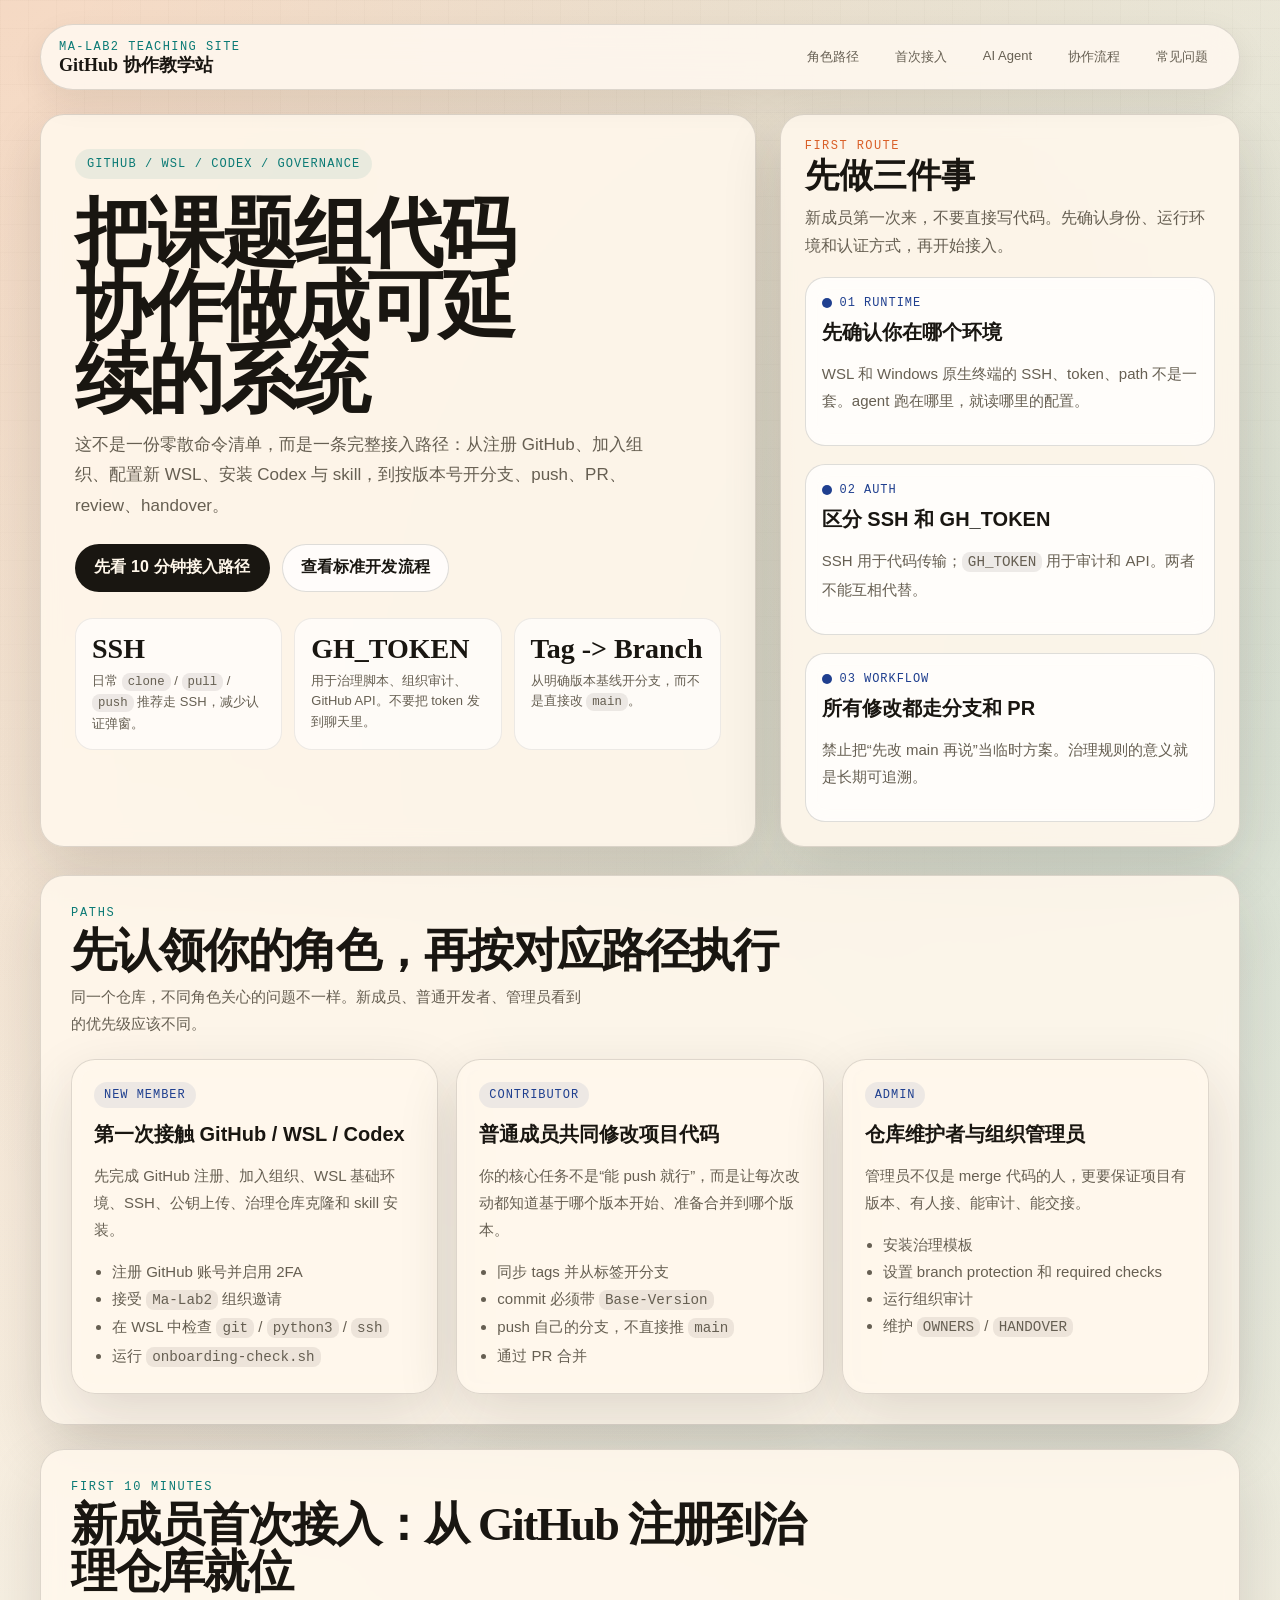
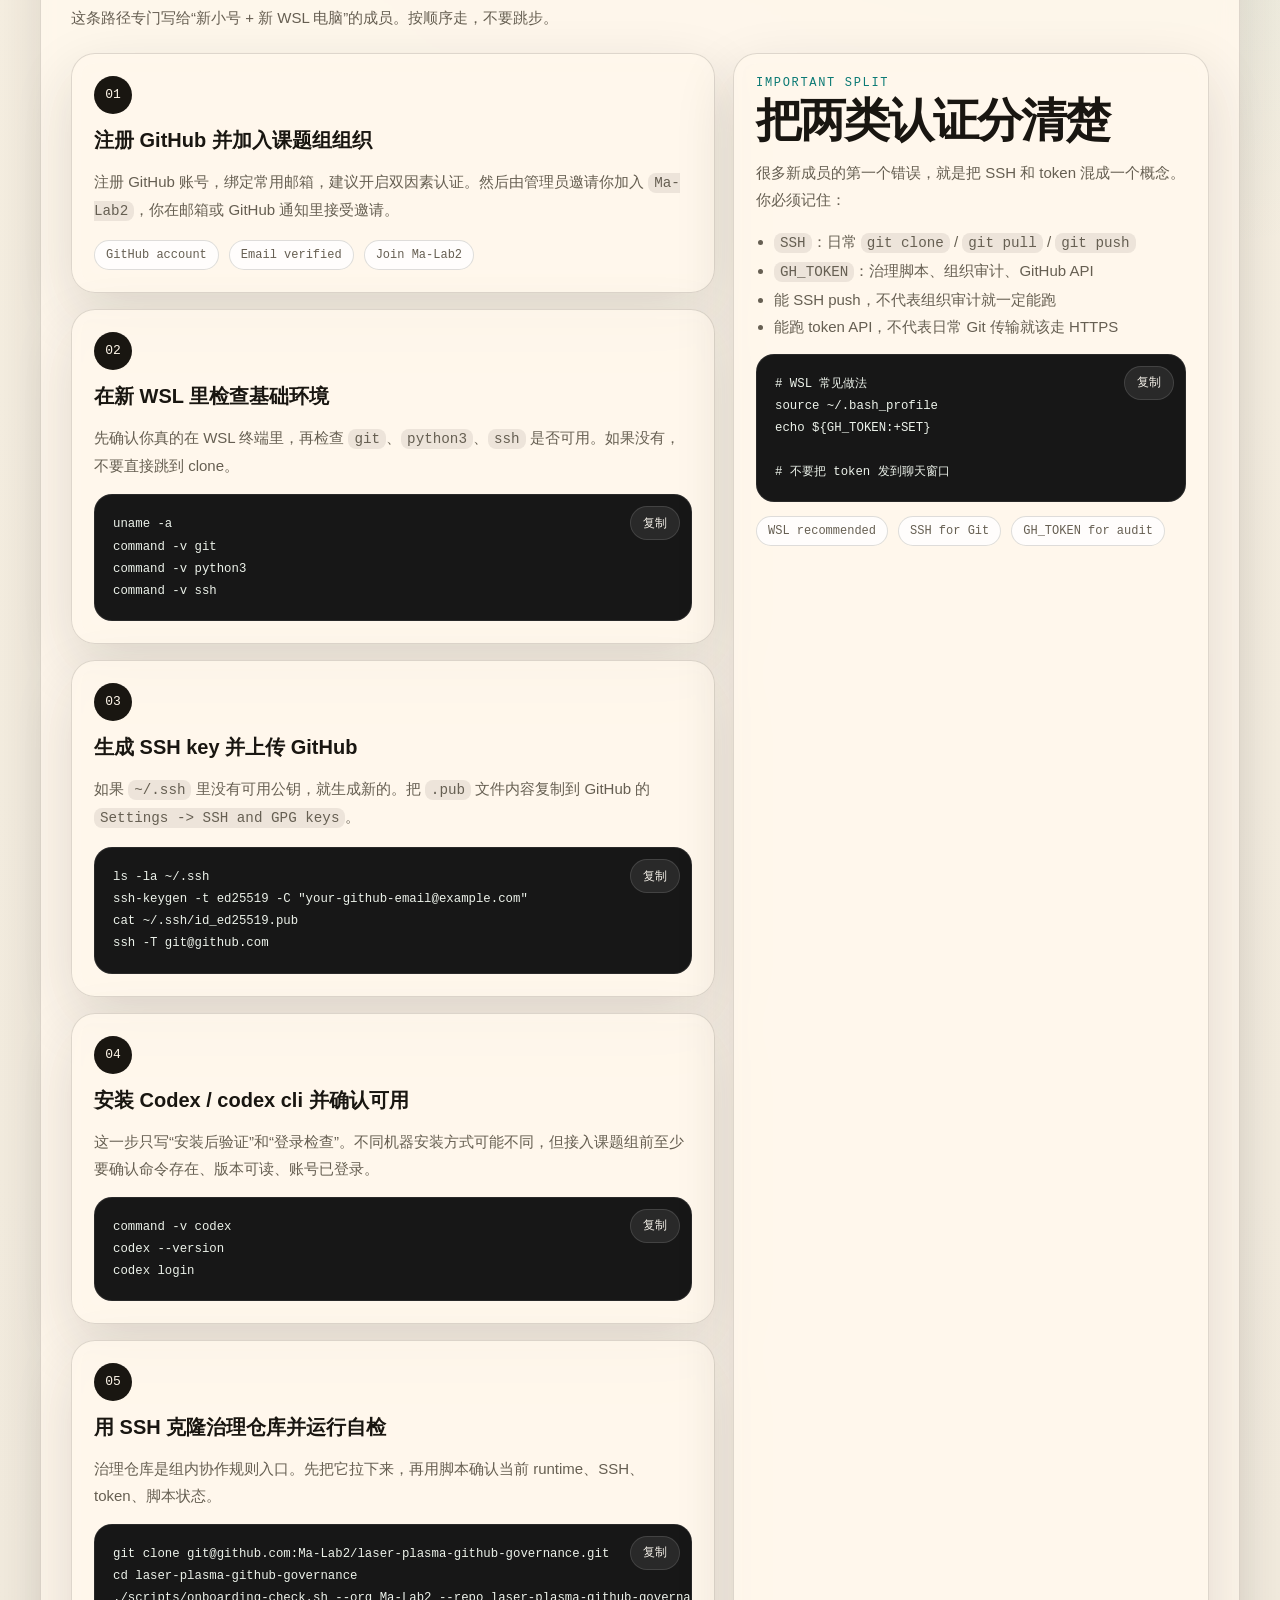
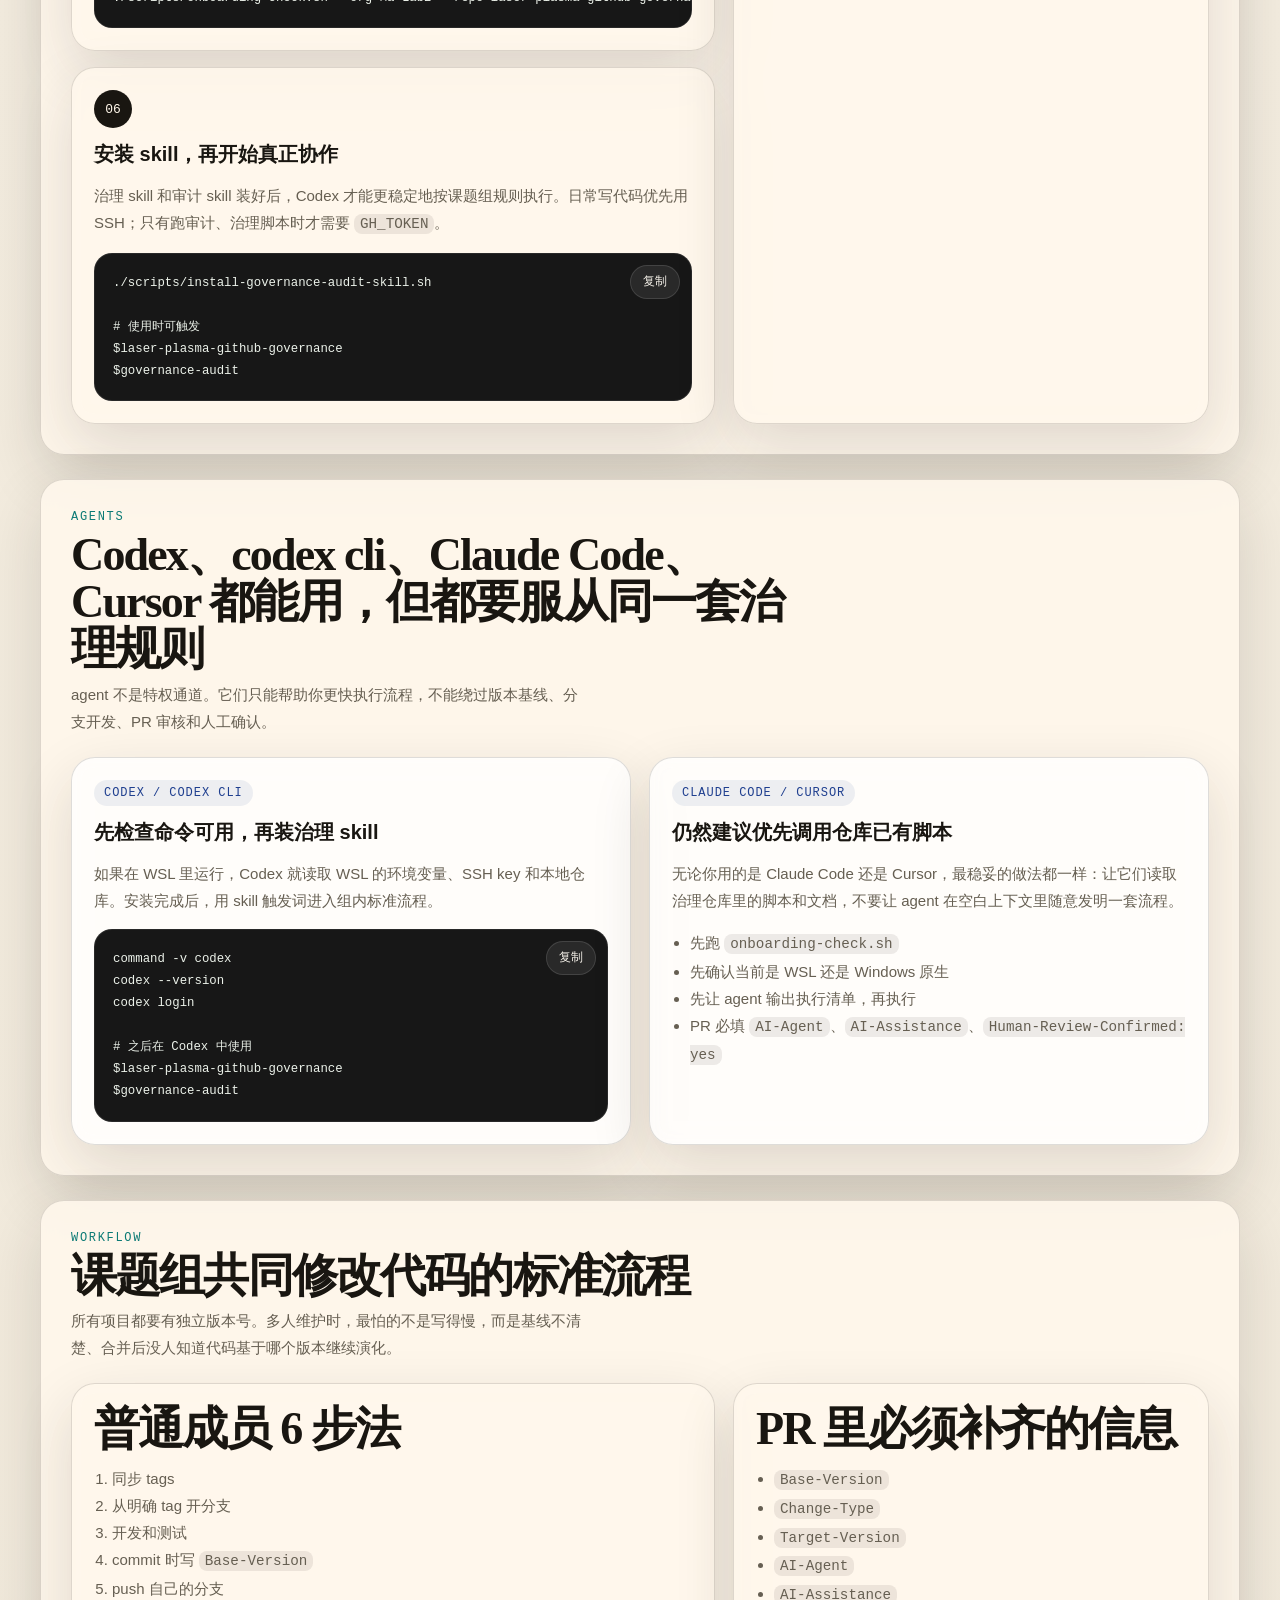
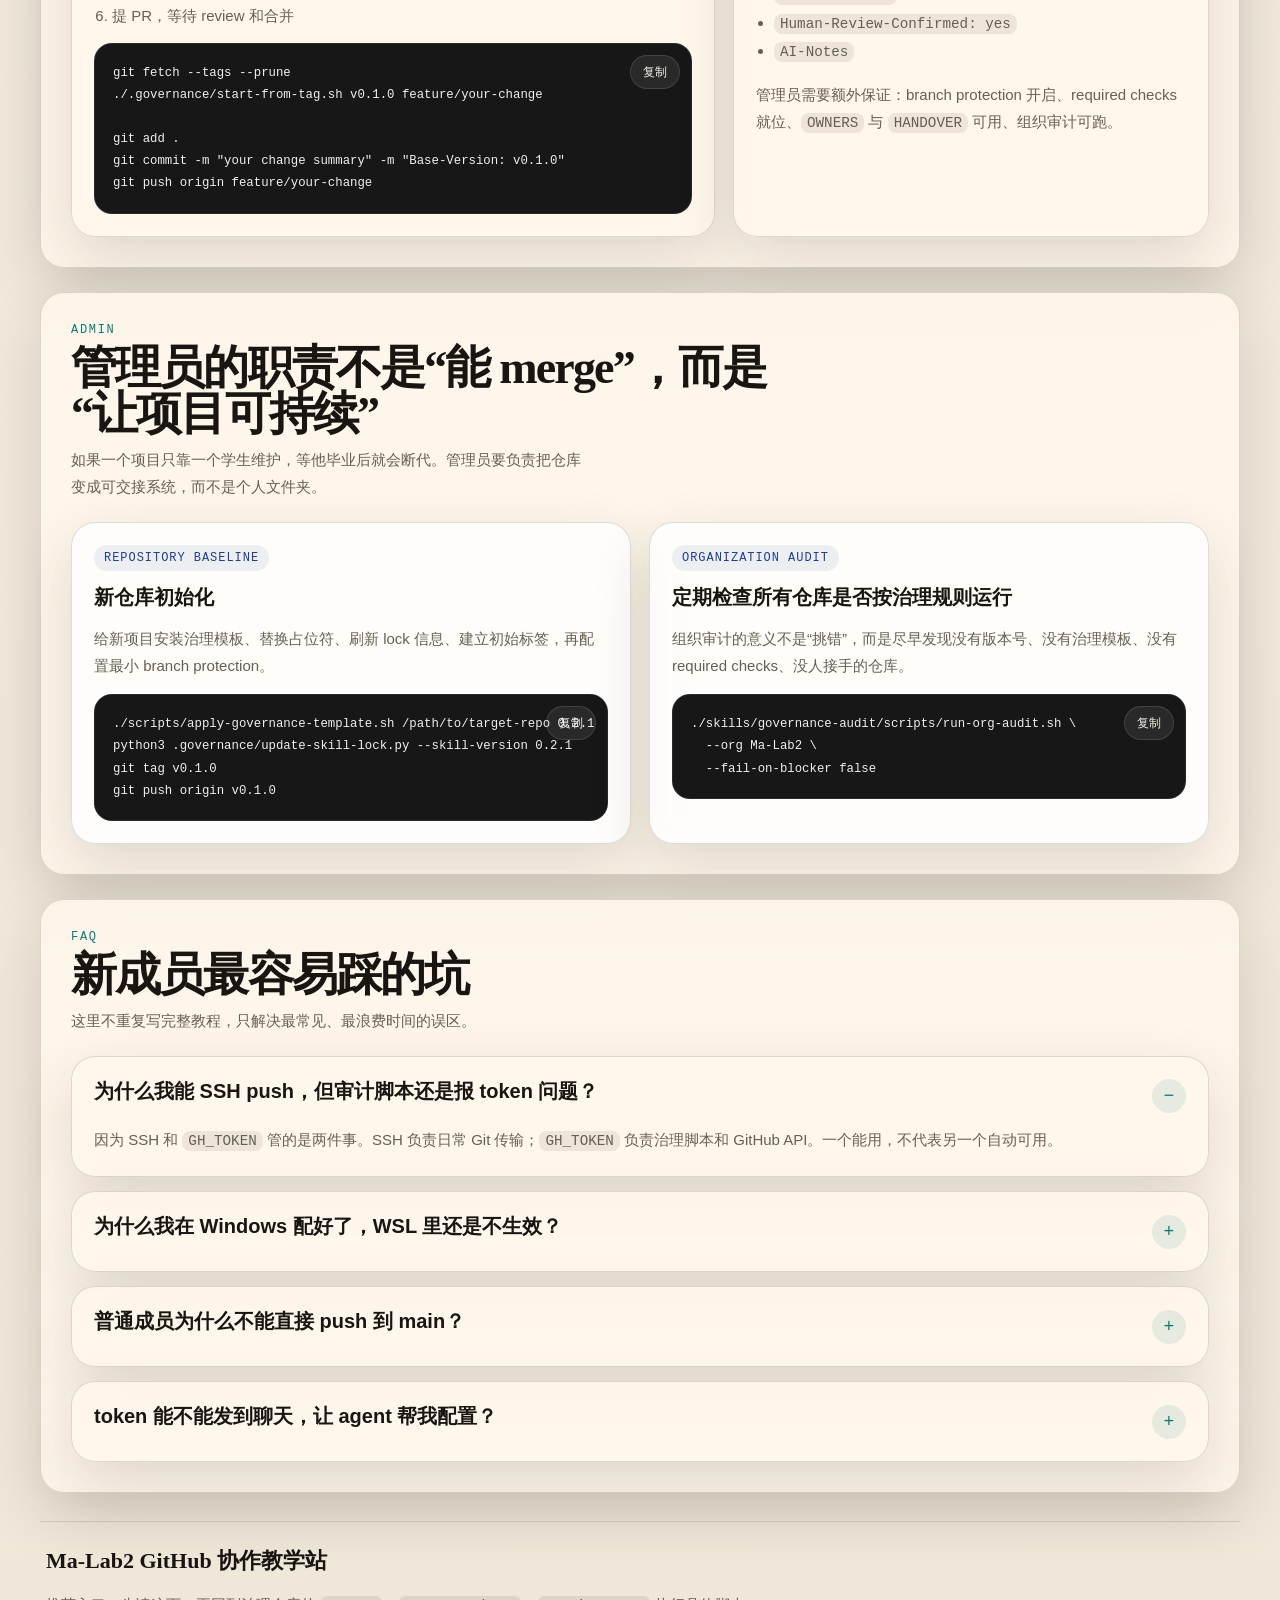
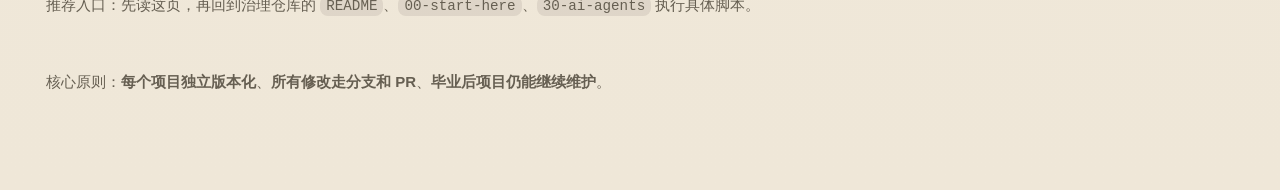
==== commit 1718fd59: "Merge remote README" ====
--- a/docs/site/index.html
+++ b/docs/site/index.html
@@ -4,153 +4,1063 @@
   <meta charset="UTF-8">
   <meta name="viewport" content="width=device-width, initial-scale=1.0">
   <title>Ma-Lab2 GitHub 协作教学站</title>
-  <meta name="description" content="Ma-Lab2 课题组 GitHub 协作教学站：总入口、GitHub 基础、首次接入、AI agent、成员协作和管理员治理。">
-  <link rel="stylesheet" href="./styles.css">
+  <meta name="description" content="Ma-Lab2 课题组 GitHub 协作教学站：GitHub 注册、WSL 准备、SSH、Codex、治理 skill、分支开发与 PR 流程。">
+  <style>
+    :root {
+      --bg: #f4efe4;
+      --panel: rgba(255, 248, 236, 0.88);
+      --panel-strong: #fff8ea;
+      --ink: #191611;
+      --muted: #665f52;
+      --accent: #d95f28;
+      --accent-2: #0b7a75;
+      --accent-3: #1f3f8f;
+      --line: rgba(25, 22, 17, 0.14);
+      --shadow: 0 22px 60px rgba(34, 27, 18, 0.14);
+      --radius: 24px;
+      --radius-sm: 16px;
+      --mono: "IBM Plex Mono", "SFMono-Regular", Consolas, "Liberation Mono", monospace;
+      --serif: "Iowan Old Style", "Palatino Linotype", "Book Antiqua", Palatino, Georgia, serif;
+      --sans: "Aptos", "Segoe UI Variable", "Segoe UI", "PingFang SC", "Microsoft YaHei", sans-serif;
+    }
+
+    * { box-sizing: border-box; }
+    html { scroll-behavior: smooth; }
+    body {
+      margin: 0;
+      font-family: var(--sans);
+      color: var(--ink);
+      background:
+        radial-gradient(circle at top left, rgba(217, 95, 40, 0.18), transparent 24%),
+        radial-gradient(circle at 85% 10%, rgba(11, 122, 117, 0.16), transparent 20%),
+        linear-gradient(180deg, #fbf4e6 0%, #f3ecdf 48%, #efe7d8 100%);
+      min-height: 100vh;
+    }
+
+    body::before {
+      content: "";
+      position: fixed;
+      inset: 0;
+      pointer-events: none;
+      background-image:
+        linear-gradient(rgba(25, 22, 17, 0.028) 1px, transparent 1px),
+        linear-gradient(90deg, rgba(25, 22, 17, 0.028) 1px, transparent 1px);
+      background-size: 28px 28px;
+      mask-image: linear-gradient(180deg, rgba(0,0,0,0.58), rgba(0,0,0,0.12));
+    }
+
+    a { color: inherit; }
+
+    .shell {
+      width: min(1200px, calc(100vw - 32px));
+      margin: 0 auto;
+      padding: 24px 0 80px;
+      position: relative;
+      z-index: 1;
+    }
+
+    .topbar {
+      position: sticky;
+      top: 14px;
+      z-index: 20;
+      display: flex;
+      align-items: center;
+      justify-content: space-between;
+      gap: 18px;
+      padding: 14px 18px;
+      margin-bottom: 24px;
+      border: 1px solid var(--line);
+      border-radius: 999px;
+      background: rgba(255, 249, 240, 0.86);
+      backdrop-filter: blur(16px);
+      box-shadow: 0 12px 32px rgba(37, 28, 19, 0.08);
+    }
+
+    .brand {
+      display: flex;
+      flex-direction: column;
+      gap: 2px;
+      min-width: 0;
+    }
+
+    .brand-kicker {
+      font-family: var(--mono);
+      font-size: 12px;
+      letter-spacing: 0.12em;
+      text-transform: uppercase;
+      color: var(--accent-2);
+    }
+
+    .brand-title {
+      font-family: var(--serif);
+      font-size: 18px;
+      font-weight: 700;
+      line-height: 1;
+    }
+
+    .nav {
+      display: flex;
+      flex-wrap: wrap;
+      justify-content: flex-end;
+      gap: 10px;
+      font-size: 13px;
+    }
+
+    .nav a {
+      text-decoration: none;
+      padding: 8px 12px;
+      border-radius: 999px;
+      border: 1px solid transparent;
+      color: var(--muted);
+      transition: 180ms ease;
+    }
+
+    .nav a:hover {
+      border-color: var(--line);
+      color: var(--ink);
+      background: rgba(255,255,255,0.7);
+    }
+
+    .hero {
+      display: grid;
+      grid-template-columns: minmax(0, 1.4fr) minmax(320px, 0.9fr);
+      gap: 24px;
+      align-items: stretch;
+      margin-bottom: 28px;
+    }
+
+    .hero-main,
+    .hero-side,
+    .panel,
+    .code-panel,
+    .faq-item,
+    .timeline-card,
+    .quick-card,
+    .route-card,
+    .check-card {
+      border: 1px solid var(--line);
+      border-radius: var(--radius);
+      background: var(--panel);
+      backdrop-filter: blur(10px);
+      box-shadow: var(--shadow);
+    }
+
+    .hero-main {
+      padding: 34px;
+      position: relative;
+      overflow: hidden;
+    }
+
+    .hero-main::after {
+      content: "COLLABORATION / VERSION / HANDOVER";
+      position: absolute;
+      right: -28px;
+      top: 26px;
+      font-family: var(--mono);
+      font-size: 11px;
+      letter-spacing: 0.28em;
+      color: rgba(25, 22, 17, 0.18);
+      transform: rotate(90deg);
+      transform-origin: top right;
+    }
+
+    .eyebrow {
+      display: inline-flex;
+      align-items: center;
+      gap: 10px;
+      padding: 8px 12px;
+      border-radius: 999px;
+      background: rgba(11, 122, 117, 0.08);
+      color: var(--accent-2);
+      font-family: var(--mono);
+      font-size: 12px;
+      letter-spacing: 0.09em;
+      text-transform: uppercase;
+    }
+
+    .hero h1 {
+      margin: 18px 0 14px;
+      font-family: var(--serif);
+      font-size: clamp(40px, 6vw, 76px);
+      line-height: 0.96;
+      letter-spacing: -0.04em;
+      max-width: 12ch;
+    }
+
+    .hero-lead {
+      margin: 0 0 22px;
+      max-width: 62ch;
+      font-size: 17px;
+      line-height: 1.8;
+      color: var(--muted);
+    }
+
+    .hero-actions {
+      display: flex;
+      flex-wrap: wrap;
+      gap: 12px;
+      margin-bottom: 22px;
+    }
+
+    .button {
+      display: inline-flex;
+      align-items: center;
+      justify-content: center;
+      gap: 10px;
+      min-height: 48px;
+      padding: 0 18px;
+      border-radius: 999px;
+      text-decoration: none;
+      font-weight: 700;
+      letter-spacing: 0.01em;
+      border: 1px solid transparent;
+      transition: transform 180ms ease, box-shadow 180ms ease, background 180ms ease;
+    }
+
+    .button:hover {
+      transform: translateY(-1px);
+      box-shadow: 0 12px 24px rgba(0,0,0,0.08);
+    }
+
+    .button-primary {
+      background: var(--ink);
+      color: #fff7ea;
+    }
+
+    .button-secondary {
+      background: rgba(255,255,255,0.76);
+      border-color: var(--line);
+    }
+
+    .hero-points {
+      display: grid;
+      grid-template-columns: repeat(3, minmax(0, 1fr));
+      gap: 12px;
+      margin-top: 26px;
+    }
+
+    .metric {
+      padding: 14px 16px;
+      border-radius: 18px;
+      background: rgba(255,255,255,0.66);
+      border: 1px solid rgba(25,22,17,0.08);
+    }
+
+    .metric strong {
+      display: block;
+      font-family: var(--serif);
+      font-size: 28px;
+      margin-bottom: 6px;
+    }
+
+    .metric span {
+      font-size: 13px;
+      color: var(--muted);
+      line-height: 1.6;
+    }
+
+    .hero-side {
+      padding: 24px;
+      display: flex;
+      flex-direction: column;
+      gap: 16px;
+    }
+
+    .side-kicker {
+      font-family: var(--mono);
+      font-size: 12px;
+      letter-spacing: 0.12em;
+      text-transform: uppercase;
+      color: var(--accent);
+    }
+
+    .check-grid,
+    .route-grid,
+    .quick-grid,
+    .section-grid {
+      display: grid;
+      gap: 18px;
+    }
+
+    .check-card {
+      padding: 16px;
+      border-radius: 20px;
+      background: rgba(255,255,255,0.74);
+      box-shadow: none;
+    }
+
+    .status {
+      display: inline-flex;
+      align-items: center;
+      gap: 8px;
+      font-family: var(--mono);
+      font-size: 12px;
+      letter-spacing: 0.08em;
+      text-transform: uppercase;
+      color: var(--accent-3);
+      margin-bottom: 10px;
+    }
+
+    .status::before {
+      content: "";
+      width: 10px;
+      height: 10px;
+      border-radius: 999px;
+      background: currentColor;
+    }
+
+    .check-card h3,
+    .route-card h3,
+    .quick-card h3,
+    .timeline-card h3,
+    .panel h2,
+    .code-panel h2,
+    .faq-item h3 {
+      margin: 0 0 10px;
+      font-size: 20px;
+      line-height: 1.25;
+    }
+
+    .check-card p,
+    .route-card p,
+    .quick-card p,
+    .timeline-card p,
+    .panel p,
+    .panel li,
+    .code-panel p,
+    .faq-answer,
+    .site-footer p {
+      color: var(--muted);
+      line-height: 1.8;
+      font-size: 15px;
+    }
+
+    .section {
+      margin-top: 24px;
+      padding: 30px;
+      position: relative;
+    }
+
+    .section-header {
+      display: flex;
+      flex-wrap: wrap;
+      align-items: flex-end;
+      justify-content: space-between;
+      gap: 16px;
+      margin-bottom: 22px;
+    }
+
+    .section-title {
+      max-width: 740px;
+    }
+
+    .section-index {
+      font-family: var(--mono);
+      font-size: 12px;
+      letter-spacing: 0.14em;
+      text-transform: uppercase;
+      color: var(--accent-2);
+      margin-bottom: 8px;
+    }
+
+    .section h2 {
+      margin: 0 0 8px;
+      font-family: var(--serif);
+      font-size: clamp(28px, 4vw, 46px);
+      line-height: 1.02;
+      letter-spacing: -0.04em;
+    }
+
+    .section-subtitle {
+      max-width: 62ch;
+      margin: 0;
+      color: var(--muted);
+      line-height: 1.8;
+      font-size: 16px;
+    }
+
+    .route-grid {
+      grid-template-columns: repeat(3, minmax(0, 1fr));
+    }
+
+    .route-card,
+    .quick-card,
+    .timeline-card,
+    .code-panel,
+    .faq-item {
+      padding: 22px;
+    }
+
+    .route-meta,
+    .quick-tag {
+      display: inline-block;
+      padding: 6px 10px;
+      border-radius: 999px;
+      background: rgba(31, 63, 143, 0.08);
+      color: var(--accent-3);
+      font-family: var(--mono);
+      font-size: 12px;
+      letter-spacing: 0.08em;
+      text-transform: uppercase;
+      margin-bottom: 14px;
+    }
+
+    .route-card ul,
+    .panel ul,
+    .panel ol {
+      margin: 12px 0 0;
+      padding-left: 18px;
+    }
+
+    .split {
+      display: grid;
+      grid-template-columns: minmax(0, 1.15fr) minmax(300px, 0.85fr);
+      gap: 18px;
+    }
+
+    .timeline {
+      display: grid;
+      gap: 16px;
+    }
+
+    .timeline-card {
+      position: relative;
+      overflow: hidden;
+    }
+
+    .timeline-step {
+      display: inline-flex;
+      align-items: center;
+      justify-content: center;
+      width: 38px;
+      height: 38px;
+      border-radius: 50%;
+      background: var(--ink);
+      color: #fff7ea;
+      font-family: var(--mono);
+      font-size: 13px;
+      margin-bottom: 14px;
+    }
+
+    .code-wrap {
+      position: relative;
+      margin-top: 14px;
+    }
+
+    pre {
+      margin: 0;
+      padding: 18px 18px 18px;
+      overflow-x: auto;
+      border-radius: 18px;
+      background: #171717;
+      color: #ecf2ea;
+      border: 1px solid rgba(255,255,255,0.08);
+      font-family: var(--mono);
+      font-size: 13px;
+      line-height: 1.7;
+    }
+
+    code {
+      font-family: var(--mono);
+      font-size: 0.95em;
+      background: rgba(25, 22, 17, 0.08);
+      padding: 2px 6px;
+      border-radius: 8px;
+    }
+
+    pre code {
+      background: none;
+      padding: 0;
+      border-radius: 0;
+    }
+
+    .copy-button {
+      position: absolute;
+      top: 12px;
+      right: 12px;
+      border: 1px solid rgba(255,255,255,0.12);
+      background: rgba(255,255,255,0.08);
+      color: #f4f0e8;
+      border-radius: 999px;
+      min-height: 34px;
+      padding: 0 12px;
+      font-family: var(--mono);
+      font-size: 12px;
+      cursor: pointer;
+    }
+
+    .quick-grid {
+      grid-template-columns: repeat(2, minmax(0, 1fr));
+    }
+
+    .quick-card {
+      background: rgba(255, 255, 255, 0.76);
+    }
+
+    .badge-line {
+      display: flex;
+      flex-wrap: wrap;
+      gap: 10px;
+      margin-top: 14px;
+    }
+
+    .badge {
+      padding: 7px 11px;
+      border-radius: 999px;
+      border: 1px solid var(--line);
+      background: rgba(255,255,255,0.82);
+      font-family: var(--mono);
+      font-size: 12px;
+      color: var(--muted);
+    }
+
+    .faq-list {
+      display: grid;
+      gap: 14px;
+    }
+
+    .faq-trigger {
+      width: 100%;
+      display: flex;
+      align-items: center;
+      justify-content: space-between;
+      gap: 18px;
+      padding: 0;
+      background: none;
+      border: none;
+      text-align: left;
+      cursor: pointer;
+      color: inherit;
+    }
+
+    .faq-icon {
+      width: 34px;
+      height: 34px;
+      border-radius: 50%;
+      display: inline-flex;
+      align-items: center;
+      justify-content: center;
+      background: rgba(11, 122, 117, 0.1);
+      color: var(--accent-2);
+      font-family: var(--mono);
+      font-size: 18px;
+      flex: 0 0 auto;
+    }
+
+    .faq-answer {
+      max-height: 0;
+      overflow: hidden;
+      transition: max-height 240ms ease;
+      padding-right: 52px;
+    }
+
+    .faq-item.open .faq-answer {
+      max-height: 320px;
+      margin-top: 12px;
+    }
+
+    .site-footer {
+      display: flex;
+      flex-wrap: wrap;
+      justify-content: space-between;
+      gap: 18px;
+      margin-top: 28px;
+      padding: 24px 6px 0;
+      border-top: 1px solid rgba(25,22,17,0.12);
+    }
+
+    .footer-title {
+      font-family: var(--serif);
+      font-size: 22px;
+      margin: 0 0 6px;
+    }
+
+    @media (max-width: 1040px) {
+      .hero,
+      .split,
+      .route-grid,
+      .quick-grid {
+        grid-template-columns: 1fr;
+      }
+
+      .hero-points {
+        grid-template-columns: 1fr;
+      }
+    }
+
+    @media (max-width: 720px) {
+      .shell {
+        width: min(100vw - 18px, 100%);
+        padding-top: 12px;
+      }
+
+      .topbar {
+        border-radius: 24px;
+        align-items: flex-start;
+      }
+
+      .nav {
+        justify-content: flex-start;
+      }
+
+      .hero-main,
+      .hero-side,
+      .section,
+      .code-panel,
+      .route-card,
+      .quick-card,
+      .timeline-card,
+      .faq-item {
+        padding: 20px;
+      }
+
+      .hero h1 {
+        font-size: clamp(34px, 12vw, 54px);
+      }
+
+      .section h2 {
+        font-size: clamp(26px, 9vw, 38px);
+      }
+
+      .copy-button {
+        position: static;
+        margin-top: 10px;
+      }
+
+      .faq-answer {
+        padding-right: 0;
+      }
+    }
+  </style>
 </head>
-<body data-page="home">
-  <div class="site-shell">
+<body>
+  <div class="shell">
     <header class="topbar">
       <div class="brand">
         <span class="brand-kicker">Ma-Lab2 Teaching Site</span>
         <span class="brand-title">GitHub 协作教学站</span>
       </div>
       <nav class="nav">
-        <a href="./index.html" data-page-link="home">首页</a>
-        <a href="./basics.html" data-page-link="basics">GitHub 基础</a>
-        <a href="./setup.html" data-page-link="setup">首次接入</a>
-        <a href="./workflow.html" data-page-link="workflow">成员协作</a>
-        <a href="./agents.html" data-page-link="agents">AI Agent</a>
-        <a href="./admin.html" data-page-link="admin">管理员</a>
+        <a href="#routes">角色路径</a>
+        <a href="#join">首次接入</a>
+        <a href="#agents">AI Agent</a>
+        <a href="#workflow">协作流程</a>
+        <a href="#faq">常见问题</a>
       </nav>
     </header>
 
-    <section class="hero">
-      <div class="hero-main page-main" data-watermark="GITHUB / VERSION / HANDOVER / AUDIT">
-        <span class="eyebrow">Research Group Workflow</span>
-        <h1 class="hero-title">先教会成员怎么协作，再谈如何写更多代码</h1>
+    <section class="hero" id="top">
+      <div class="hero-main">
+        <span class="eyebrow">GitHub / WSL / Codex / Governance</span>
+        <h1>把课题组代码协作做成可延续的系统</h1>
         <p class="hero-lead">
-          这套教学站服务于 Ma-Lab2 的真实协作流程：新成员先完成 GitHub 注册、加入组织、WSL 与 SSH 配置、Codex 和 skill 接入；普通成员按 tag 开分支、提交带版本基线的改动；管理员负责治理、审计和交接。
+          这不是一份零散命令清单，而是一条完整接入路径：从注册 GitHub、加入组织、配置新 WSL、安装 Codex 与 skill，到按版本号开分支、push、PR、review、handover。
         </p>
         <div class="hero-actions">
-          <a class="button button-primary" href="./setup.html">新成员从这里开始</a>
-          <a class="button button-secondary" href="./workflow.html">直接看开发流程</a>
-        </div>
-        <div class="stat-grid" style="margin-top:26px;">
-          <article class="stat-card">
-            <div class="stat-label">Git transport</div>
-            <span class="stat-value">SSH</span>
-            <p>推荐用于日常 <code>clone</code>、<code>pull</code>、<code>push</code>，避免 HTTPS 弹窗循环。</p>
-          </article>
-          <article class="stat-card">
-            <div class="stat-label">Governance API</div>
-            <span class="stat-value">GH_TOKEN</span>
-            <p>用于治理脚本、组织审计和 GitHub API。不要把 token 发到聊天里。</p>
-          </article>
-          <article class="stat-card">
-            <div class="stat-label">Baseline</div>
-            <span class="stat-value">Tag → Branch</span>
-            <p>所有改动都从明确版本标签开始，而不是直接在 <code>main</code> 上开发。</p>
-          </article>
+          <a class="button button-primary" href="#join">先看 10 分钟接入路径</a>
+          <a class="button button-secondary" href="#workflow">查看标准开发流程</a>
+        </div>
+        <div class="hero-points">
+          <div class="metric">
+            <strong>SSH</strong>
+            <span>日常 <code>clone</code> / <code>pull</code> / <code>push</code> 推荐走 SSH，减少认证弹窗。</span>
+          </div>
+          <div class="metric">
+            <strong>GH_TOKEN</strong>
+            <span>用于治理脚本、组织审计、GitHub API。不要把 token 发到聊天里。</span>
+          </div>
+          <div class="metric">
+            <strong>Tag -&gt; Branch</strong>
+            <span>从明确版本基线开分支，而不是直接改 <code>main</code>。</span>
+          </div>
         </div>
       </div>
       <aside class="hero-side">
         <div>
-          <div class="section-index">Start Here</div>
-          <h2 class="section-title-text">先选你的路径</h2>
-          <p class="section-subtitle">首页只解决一个问题：你现在属于哪一类角色，接下来先看哪一页。</p>
-        </div>
-        <div class="grid-2">
-          <article class="card">
-            <span class="route-chip">New Member</span>
-            <h3>第一次配置 GitHub / WSL / Codex</h3>
-            <p>先去看首次接入页，按顺序完成 GitHub、SSH、治理仓库、自检和 skill 安装。</p>
-            <a class="button button-secondary" href="./setup.html">进入首次接入</a>
-          </article>
-          <article class="card">
-            <span class="route-chip">Contributor</span>
-            <h3>已经能进仓库，准备开始开发</h3>
-            <p>直接看成员协作页，重点是 tag、branch、Base-Version、push 和 PR。</p>
-            <a class="button button-secondary" href="./workflow.html">进入成员协作</a>
-          </article>
-          <article class="card">
-            <span class="route-chip">AI Tools</span>
-            <h3>准备用 Codex / Claude Code / Cursor 协作</h3>
-            <p>先弄清 agent 跑在 WSL 还是 Windows，再做 SSH、token 和 skill 接入。</p>
-            <a class="button button-secondary" href="./agents.html">进入 AI Agent</a>
-          </article>
-          <article class="card">
-            <span class="route-chip">Admin</span>
-            <h3>负责仓库长期维护和组织治理</h3>
-            <p>重点是模板安装、branch protection、审计和毕业交接。</p>
-            <a class="button button-secondary" href="./admin.html">进入管理员页</a>
-          </article>
+          <div class="side-kicker">first route</div>
+          <h2 style="margin: 6px 0 10px; font-family: var(--serif); font-size: 34px; line-height: 1.02;">先做三件事</h2>
+          <p style="margin: 0; color: var(--muted); line-height: 1.8;">新成员第一次来，不要直接写代码。先确认身份、运行环境和认证方式，再开始接入。</p>
+        </div>
+        <div class="check-grid">
+          <div class="check-card">
+            <div class="status">01 Runtime</div>
+            <h3>先确认你在哪个环境</h3>
+            <p>WSL 和 Windows 原生终端的 SSH、token、path 不是一套。agent 跑在哪里，就读哪里的配置。</p>
+          </div>
+          <div class="check-card">
+            <div class="status">02 Auth</div>
+            <h3>区分 SSH 和 GH_TOKEN</h3>
+            <p>SSH 用于代码传输；<code>GH_TOKEN</code> 用于审计和 API。两者不能互相代替。</p>
+          </div>
+          <div class="check-card">
+            <div class="status">03 Workflow</div>
+            <h3>所有修改都走分支和 PR</h3>
+            <p>禁止把“先改 main 再说”当临时方案。治理规则的意义就是长期可追溯。</p>
+          </div>
         </div>
       </aside>
     </section>
 
-    <section class="panel section">
+    <section class="panel section" id="routes">
       <div class="section-header">
-        <div>
-          <div class="section-index">Map</div>
-          <h2 class="section-title-text">整站结构</h2>
-          <p class="section-subtitle">多页结构的目的不是把内容切碎，而是把“新成员第一次接入”和“老成员日常协作”拆成不同阅读负担。</p>
-        </div>
-      </div>
-      <div class="grid-3">
-        <article class="card">
-          <span class="meta-chip">01 Basics</span>
-          <h3>GitHub 基础</h3>
-          <p>讲清 repo、branch、commit、tag、release、PR、review、issue、fork、clone 等基础概念，避免成员只会机械敲命令。</p>
-          <a class="button button-secondary" href="./basics.html">打开 GitHub 基础</a>
+        <div class="section-title">
+          <div class="section-index">Paths</div>
+          <h2>先认领你的角色，再按对应路径执行</h2>
+          <p class="section-subtitle">同一个仓库，不同角色关心的问题不一样。新成员、普通开发者、管理员看到的优先级应该不同。</p>
+        </div>
+      </div>
+      <div class="route-grid">
+        <article class="route-card">
+          <span class="route-meta">New Member</span>
+          <h3>第一次接触 GitHub / WSL / Codex</h3>
+          <p>先完成 GitHub 注册、加入组织、WSL 基础环境、SSH、公钥上传、治理仓库克隆和 skill 安装。</p>
+          <ul>
+            <li>注册 GitHub 账号并启用 2FA</li>
+            <li>接受 <code>Ma-Lab2</code> 组织邀请</li>
+            <li>在 WSL 中检查 <code>git</code> / <code>python3</code> / <code>ssh</code></li>
+            <li>运行 <code>onboarding-check.sh</code></li>
+          </ul>
         </article>
-        <article class="card">
-          <span class="meta-chip">02 Setup</span>
-          <h3>首次接入</h3>
-          <p>给“新号 + 新 WSL 电脑”一条完整路径，从账号注册到治理仓库就位。</p>
-          <a class="button button-secondary" href="./setup.html">打开首次接入</a>
+        <article class="route-card">
+          <span class="route-meta">Contributor</span>
+          <h3>普通成员共同修改项目代码</h3>
+          <p>你的核心任务不是“能 push 就行”，而是让每次改动都知道基于哪个版本开始、准备合并到哪个版本。</p>
+          <ul>
+            <li>同步 tags 并从标签开分支</li>
+            <li>commit 必须带 <code>Base-Version</code></li>
+            <li>push 自己的分支，不直接推 <code>main</code></li>
+            <li>通过 PR 合并</li>
+          </ul>
         </article>
-        <article class="card">
-          <span class="meta-chip">03 Workflow</span>
-          <h3>成员协作</h3>
-          <p>面向普通成员，重点是如何正确 pull、开分支、commit、push、PR 和处理 review。</p>
-          <a class="button button-secondary" href="./workflow.html">打开成员协作</a>
+        <article class="route-card">
+          <span class="route-meta">Admin</span>
+          <h3>仓库维护者与组织管理员</h3>
+          <p>管理员不仅是 merge 代码的人，更要保证项目有版本、有人接、能审计、能交接。</p>
+          <ul>
+            <li>安装治理模板</li>
+            <li>设置 branch protection 和 required checks</li>
+            <li>运行组织审计</li>
+            <li>维护 <code>OWNERS</code> / <code>HANDOVER</code></li>
+          </ul>
         </article>
       </div>
     </section>
 
-    <section class="panel section">
+    <section class="panel section" id="join">
       <div class="section-header">
-        <div>
-          <div class="section-index">Core Principles</div>
-          <h2 class="section-title-text">这套系统真正想解决什么问题</h2>
-        </div>
-      </div>
-      <div class="grid-3">
-        <article class="card">
-          <h3>不是为了多一层流程</h3>
-          <p>而是为了避免“只在某个学生电脑里有代码”“毕业后没人知道版本基线”“一堆人同时改 main 导致历史不可追踪”。</p>
+        <div class="section-title">
+          <div class="section-index">First 10 Minutes</div>
+          <h2>新成员首次接入：从 GitHub 注册到治理仓库就位</h2>
+          <p class="section-subtitle">这条路径专门写给“新小号 + 新 WSL 电脑”的成员。按顺序走，不要跳步。</p>
+        </div>
+      </div>
+      <div class="split">
+        <div class="timeline">
+          <article class="timeline-card">
+            <div class="timeline-step">01</div>
+            <h3>注册 GitHub 并加入课题组组织</h3>
+            <p>注册 GitHub 账号，绑定常用邮箱，建议开启双因素认证。然后由管理员邀请你加入 <code>Ma-Lab2</code>，你在邮箱或 GitHub 通知里接受邀请。</p>
+            <div class="badge-line">
+              <span class="badge">GitHub account</span>
+              <span class="badge">Email verified</span>
+              <span class="badge">Join Ma-Lab2</span>
+            </div>
+          </article>
+          <article class="timeline-card">
+            <div class="timeline-step">02</div>
+            <h3>在新 WSL 里检查基础环境</h3>
+            <p>先确认你真的在 WSL 终端里，再检查 <code>git</code>、<code>python3</code>、<code>ssh</code> 是否可用。如果没有，不要直接跳到 clone。</p>
+            <div class="code-wrap">
+              <button class="copy-button" data-copy-target="wsl-check">复制</button>
+              <pre id="wsl-check"><code>uname -a
+command -v git
+command -v python3
+command -v ssh</code></pre>
+            </div>
+          </article>
+          <article class="timeline-card">
+            <div class="timeline-step">03</div>
+            <h3>生成 SSH key 并上传 GitHub</h3>
+            <p>如果 <code>~/.ssh</code> 里没有可用公钥，就生成新的。把 <code>.pub</code> 文件内容复制到 GitHub 的 <code>Settings -&gt; SSH and GPG keys</code>。</p>
+            <div class="code-wrap">
+              <button class="copy-button" data-copy-target="ssh-setup">复制</button>
+              <pre id="ssh-setup"><code>ls -la ~/.ssh
+ssh-keygen -t ed25519 -C "your-github-email@example.com"
+cat ~/.ssh/id_ed25519.pub
+ssh -T git@github.com</code></pre>
+            </div>
+          </article>
+          <article class="timeline-card">
+            <div class="timeline-step">04</div>
+            <h3>安装 Codex / codex cli 并确认可用</h3>
+            <p>这一步只写“安装后验证”和“登录检查”。不同机器安装方式可能不同，但接入课题组前至少要确认命令存在、版本可读、账号已登录。</p>
+            <div class="code-wrap">
+              <button class="copy-button" data-copy-target="codex-check">复制</button>
+              <pre id="codex-check"><code>command -v codex
+codex --version
+codex login</code></pre>
+            </div>
+          </article>
+          <article class="timeline-card">
+            <div class="timeline-step">05</div>
+            <h3>用 SSH 克隆治理仓库并运行自检</h3>
+            <p>治理仓库是组内协作规则入口。先把它拉下来，再用脚本确认当前 runtime、SSH、token、脚本状态。</p>
+            <div class="code-wrap">
+              <button class="copy-button" data-copy-target="clone-check">复制</button>
+              <pre id="clone-check"><code>git clone git@github.com:Ma-Lab2/laser-plasma-github-governance.git
+cd laser-plasma-github-governance
+./scripts/onboarding-check.sh --org Ma-Lab2 --repo laser-plasma-github-governance</code></pre>
+            </div>
+          </article>
+          <article class="timeline-card">
+            <div class="timeline-step">06</div>
+            <h3>安装 skill，再开始真正协作</h3>
+            <p>治理 skill 和审计 skill 装好后，Codex 才能更稳定地按课题组规则执行。日常写代码优先用 SSH；只有跑审计、治理脚本时才需要 <code>GH_TOKEN</code>。</p>
+            <div class="code-wrap">
+              <button class="copy-button" data-copy-target="skill-install">复制</button>
+              <pre id="skill-install"><code>./scripts/install-governance-audit-skill.sh
+
+# 使用时可触发
+$laser-plasma-github-governance
+$governance-audit</code></pre>
+            </div>
+          </article>
+        </div>
+        <aside class="code-panel">
+          <div class="section-index">Important Split</div>
+          <h2>把两类认证分清楚</h2>
+          <p>很多新成员的第一个错误，就是把 SSH 和 token 混成一个概念。你必须记住：</p>
+          <ul>
+            <li><code>SSH</code>：日常 <code>git clone</code> / <code>git pull</code> / <code>git push</code></li>
+            <li><code>GH_TOKEN</code>：治理脚本、组织审计、GitHub API</li>
+            <li>能 SSH push，不代表组织审计就一定能跑</li>
+            <li>能跑 token API，不代表日常 Git 传输就该走 HTTPS</li>
+          </ul>
+          <div class="code-wrap">
+            <button class="copy-button" data-copy-target="token-check">复制</button>
+            <pre id="token-check"><code># WSL 常见做法
+source ~/.bash_profile
+echo ${GH_TOKEN:+SET}
+
+# 不要把 token 发到聊天窗口</code></pre>
+          </div>
+          <div class="badge-line">
+            <span class="badge">WSL recommended</span>
+            <span class="badge">SSH for Git</span>
+            <span class="badge">GH_TOKEN for audit</span>
+          </div>
+        </aside>
+      </div>
+    </section>
+
+    <section class="panel section" id="agents">
+      <div class="section-header">
+        <div class="section-title">
+          <div class="section-index">Agents</div>
+          <h2>Codex、codex cli、Claude Code、Cursor 都能用，但都要服从同一套治理规则</h2>
+          <p class="section-subtitle">agent 不是特权通道。它们只能帮助你更快执行流程，不能绕过版本基线、分支开发、PR 审核和人工确认。</p>
+        </div>
+      </div>
+      <div class="quick-grid">
+        <article class="quick-card">
+          <span class="quick-tag">Codex / codex cli</span>
+          <h3>先检查命令可用，再装治理 skill</h3>
+          <p>如果在 WSL 里运行，Codex 就读取 WSL 的环境变量、SSH key 和本地仓库。安装完成后，用 skill 触发词进入组内标准流程。</p>
+          <div class="code-wrap">
+            <button class="copy-button" data-copy-target="codex-flow">复制</button>
+            <pre id="codex-flow"><code>command -v codex
+codex --version
+codex login
+
+# 之后在 Codex 中使用
+$laser-plasma-github-governance
+$governance-audit</code></pre>
+          </div>
         </article>
-        <article class="card">
-          <h3>不是只有管理员才需要懂规则</h3>
-          <p>普通成员也必须知道什么是 tag、什么是 Base-Version、为什么不能直接 push main。</p>
+        <article class="quick-card">
+          <span class="quick-tag">Claude Code / Cursor</span>
+          <h3>仍然建议优先调用仓库已有脚本</h3>
+          <p>无论你用的是 Claude Code 还是 Cursor，最稳妥的做法都一样：让它们读取治理仓库里的脚本和文档，不要让 agent 在空白上下文里随意发明一套流程。</p>
+          <ul>
+            <li>先跑 <code>onboarding-check.sh</code></li>
+            <li>先确认当前是 WSL 还是 Windows 原生</li>
+            <li>先让 agent 输出执行清单，再执行</li>
+            <li>PR 必填 <code>AI-Agent</code>、<code>AI-Assistance</code>、<code>Human-Review-Confirmed: yes</code></li>
+          </ul>
         </article>
-        <article class="card">
-          <h3>AI 不是治理豁免通道</h3>
-          <p>无论是 Codex、Claude Code、Cursor 还是 Copilot，最终都必须落回仓库既有脚本、版本规则和人工 review。</p>
+      </div>
+    </section>
+
+    <section class="panel section" id="workflow">
+      <div class="section-header">
+        <div class="section-title">
+          <div class="section-index">Workflow</div>
+          <h2>课题组共同修改代码的标准流程</h2>
+          <p class="section-subtitle">所有项目都要有独立版本号。多人维护时，最怕的不是写得慢，而是基线不清楚、合并后没人知道代码基于哪个版本继续演化。</p>
+        </div>
+      </div>
+      <div class="split">
+        <div class="code-panel">
+          <h2>普通成员 6 步法</h2>
+          <ol>
+            <li>同步 tags</li>
+            <li>从明确 tag 开分支</li>
+            <li>开发和测试</li>
+            <li>commit 时写 <code>Base-Version</code></li>
+            <li>push 自己的分支</li>
+            <li>提 PR，等待 review 和合并</li>
+          </ol>
+          <div class="code-wrap">
+            <button class="copy-button" data-copy-target="member-flow">复制</button>
+            <pre id="member-flow"><code>git fetch --tags --prune
+./.governance/start-from-tag.sh v0.1.0 feature/your-change
+
+git add .
+git commit -m "your change summary" -m "Base-Version: v0.1.0"
+git push origin feature/your-change</code></pre>
+          </div>
+        </div>
+        <div class="code-panel">
+          <h2>PR 里必须补齐的信息</h2>
+          <ul>
+            <li><code>Base-Version</code></li>
+            <li><code>Change-Type</code></li>
+            <li><code>Target-Version</code></li>
+            <li><code>AI-Agent</code></li>
+            <li><code>AI-Assistance</code></li>
+            <li><code>Human-Review-Confirmed: yes</code></li>
+            <li><code>AI-Notes</code></li>
+          </ul>
+          <p>管理员需要额外保证：branch protection 开启、required checks 就位、<code>OWNERS</code> 与 <code>HANDOVER</code> 可用、组织审计可跑。</p>
+        </div>
+      </div>
+    </section>
+
+    <section class="panel section" id="admin">
+      <div class="section-header">
+        <div class="section-title">
+          <div class="section-index">Admin</div>
+          <h2>管理员的职责不是“能 merge”，而是“让项目可持续”</h2>
+          <p class="section-subtitle">如果一个项目只靠一个学生维护，等他毕业后就会断代。管理员要负责把仓库变成可交接系统，而不是个人文件夹。</p>
+        </div>
+      </div>
+      <div class="quick-grid">
+        <article class="quick-card">
+          <span class="quick-tag">Repository Baseline</span>
+          <h3>新仓库初始化</h3>
+          <p>给新项目安装治理模板、替换占位符、刷新 lock 信息、建立初始标签，再配置最小 branch protection。</p>
+          <div class="code-wrap">
+            <button class="copy-button" data-copy-target="admin-init">复制</button>
+            <pre id="admin-init"><code>./scripts/apply-governance-template.sh /path/to/target-repo 0.2.1
+python3 .governance/update-skill-lock.py --skill-version 0.2.1
+git tag v0.1.0
+git push origin v0.1.0</code></pre>
+          </div>
         </article>
+        <article class="quick-card">
+          <span class="quick-tag">Organization Audit</span>
+          <h3>定期检查所有仓库是否按治理规则运行</h3>
+          <p>组织审计的意义不是“挑错”，而是尽早发现没有版本号、没有治理模板、没有 required checks、没人接手的仓库。</p>
+          <div class="code-wrap">
+            <button class="copy-button" data-copy-target="org-audit">复制</button>
+            <pre id="org-audit"><code>./skills/governance-audit/scripts/run-org-audit.sh \
+  --org Ma-Lab2 \
+  --fail-on-blocker false</code></pre>
+          </div>
+        </article>
       </div>
     </section>
 
-    <footer class="footer">
+    <section class="panel section" id="faq">
+      <div class="section-header">
+        <div class="section-title">
+          <div class="section-index">FAQ</div>
+          <h2>新成员最容易踩的坑</h2>
+          <p class="section-subtitle">这里不重复写完整教程，只解决最常见、最浪费时间的误区。</p>
+        </div>
+      </div>
+      <div class="faq-list">
+        <article class="faq-item open">
+          <button class="faq-trigger" type="button">
+            <h3>为什么我能 SSH push，但审计脚本还是报 token 问题？</h3>
+            <span class="faq-icon">+</span>
+          </button>
+          <div class="faq-answer">
+            因为 SSH 和 <code>GH_TOKEN</code> 管的是两件事。SSH 负责日常 Git 传输；<code>GH_TOKEN</code> 负责治理脚本和 GitHub API。一个能用，不代表另一个自动可用。
+          </div>
+        </article>
+        <article class="faq-item">
+          <button class="faq-trigger" type="button">
+            <h3>为什么我在 Windows 配好了，WSL 里还是不生效？</h3>
+            <span class="faq-icon">+</span>
+          </button>
+          <div class="faq-answer">
+            因为 WSL 和 Windows 原生环境的 <code>~/.ssh</code>、环境变量和 agent 进程可能完全不同。切换环境后，重新验证 <code>echo ${GH_TOKEN:+SET}</code> 和 <code>ssh -T git@github.com</code>。
+          </div>
+        </article>
+        <article class="faq-item">
+          <button class="faq-trigger" type="button">
+            <h3>普通成员为什么不能直接 push 到 main？</h3>
+            <span class="faq-icon">+</span>
+          </button>
+          <div class="faq-answer">
+            因为课题组需要保留清晰的版本基线、review 记录和交接链路。直接 push 到 <code>main</code> 会让多人协作很快失控。
+          </div>
+        </article>
+        <article class="faq-item">
+          <button class="faq-trigger" type="button">
+            <h3>token 能不能发到聊天，让 agent 帮我配置？</h3>
+            <span class="faq-icon">+</span>
+          </button>
+          <div class="faq-answer">
+            不能。token 泄露后必须立即 revoke。正确做法是只在本机环境变量中配置，然后让 agent 检查“是否已设置”，不要把 token 明文发出去。
+          </div>
+        </article>
+      </div>
+    </section>
+
+    <footer class="site-footer">
       <div>
         <h3 class="footer-title">Ma-Lab2 GitHub 协作教学站</h3>
-        <p>建议阅读顺序：新成员看“首次接入”，普通成员看“成员协作”，管理员看“管理员页”。</p>
+        <p>推荐入口：先读这页，再回到治理仓库的 <code>README</code>、<code>00-start-here</code>、<code>30-ai-agents</code> 执行具体脚本。</p>
       </div>
       <div>
-        <p>核心原则：<strong>每个项目独立版本化</strong>、<strong>所有修改走分支和 PR</strong>、<strong>毕业后项目仍可接管</strong>。</p>
+        <p>核心原则：<strong>每个项目独立版本化</strong>、<strong>所有修改走分支和 PR</strong>、<strong>毕业后项目仍能继续维护</strong>。</p>
       </div>
     </footer>
   </div>
-  <script src="./site.js"></script>
+
+  <script>
+    document.querySelectorAll('.copy-button').forEach((button) => {
+      button.addEventListener('click', async () => {
+        const target = document.getElementById(button.dataset.copyTarget);
+        if (!target) return;
+        const text = target.innerText;
+        try {
+          await navigator.clipboard.writeText(text);
+          const original = button.textContent;
+          button.textContent = '已复制';
+          window.setTimeout(() => {
+            button.textContent = original;
+          }, 1400);
+        } catch (err) {
+          button.textContent = '复制失败';
+          window.setTimeout(() => {
+            button.textContent = '复制';
+          }, 1400);
+        }
+      });
+    });
+
+    document.querySelectorAll('.faq-item').forEach((item) => {
+      const trigger = item.querySelector('.faq-trigger');
+      const icon = item.querySelector('.faq-icon');
+      trigger.addEventListener('click', () => {
+        item.classList.toggle('open');
+        icon.textContent = item.classList.contains('open') ? '−' : '+';
+      });
+      icon.textContent = item.classList.contains('open') ? '−' : '+';
+    });
+  </script>
 </body>
 </html>
